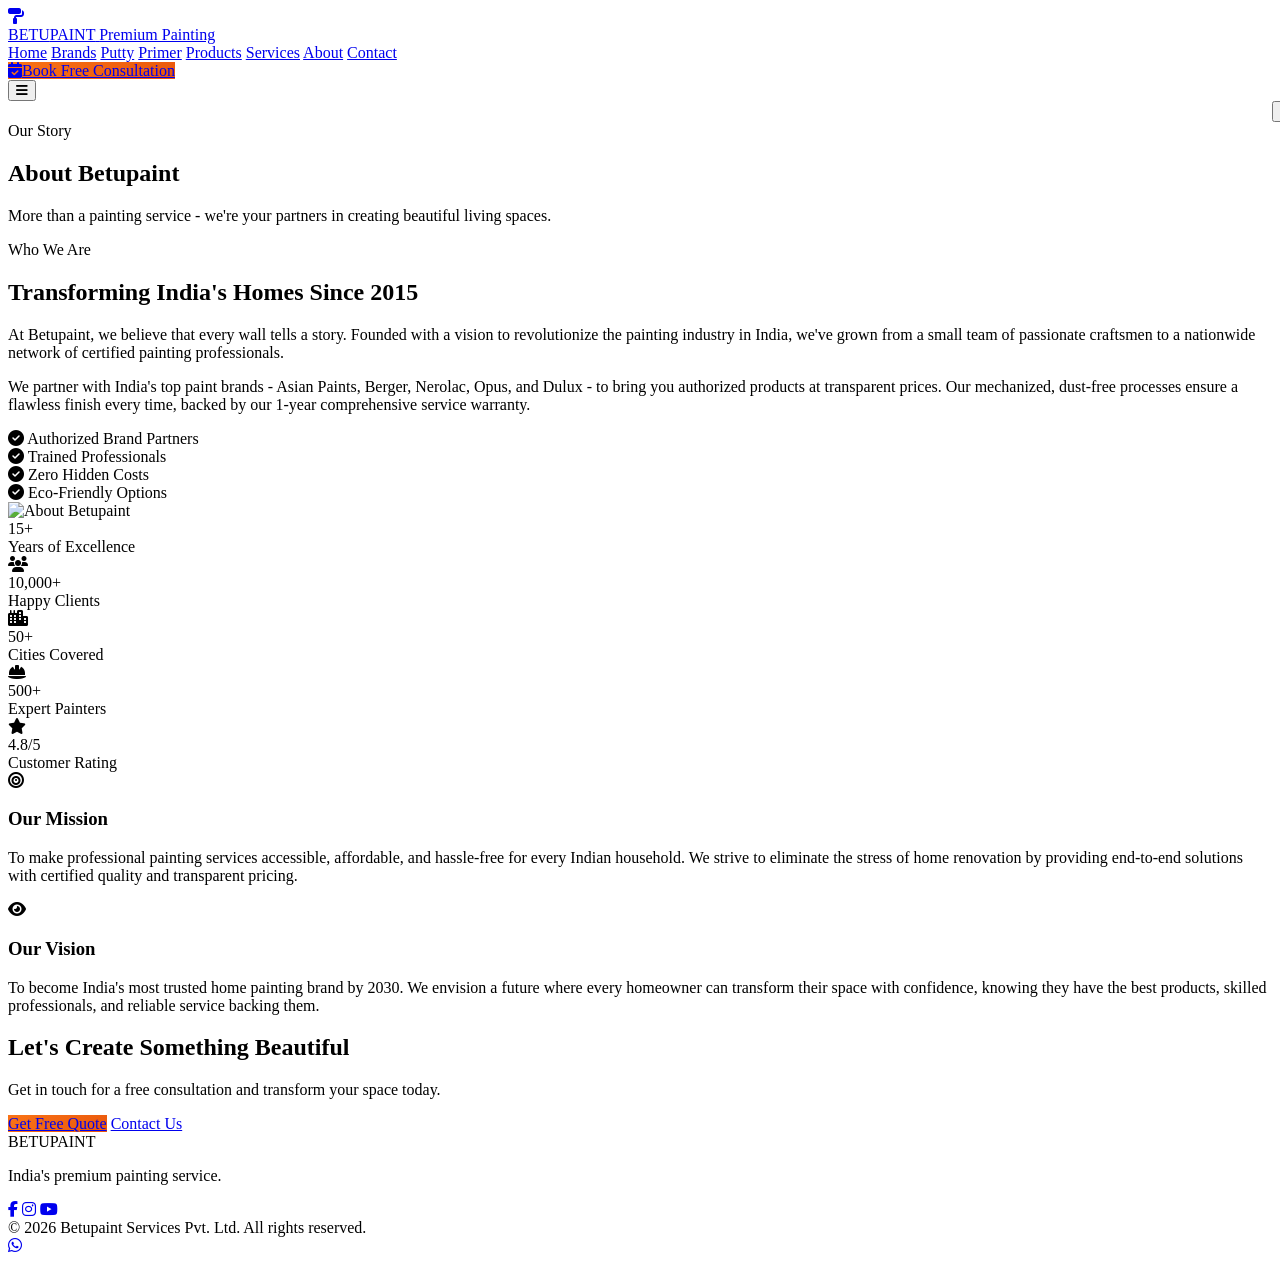
==== about.html @ c3e30ea3 "betupaint" ====
<!DOCTYPE html>
<html lang="en">
<head>
    <meta charset="UTF-8">
    <meta name="viewport" content="width=device-width, initial-scale=1.0">
    <title>Betupaint | About Us</title>
    <script src="https://cdn.tailwindcss.com"></script>
    <link rel="stylesheet" href="https://cdnjs.cloudflare.com/ajax/libs/font-awesome/6.5.0/css/all.min.css">
    <link href="https://fonts.googleapis.com/css2?family=Playfair+Display:wght@400;600;700;800;900&family=Inter:wght@300;400;500;600;700;800;900&display=swap" rel="stylesheet">
    <script>
        tailwind.config = {
            theme: {
                extend: {
                    fontFamily: { display: ['Playfair Display', 'serif'], sans: ['Inter', 'sans-serif'] },
                    colors: { brand: { blue: '#1e40af', orange: '#f97316', gold: '#d4a853', dark: '#0f172a' } }
                }
            }
        }
    </script>
    <style>
        .btn-premium { background: linear-gradient(135deg, #f97316, #ea580c); transition: all 0.3s; }
        .btn-premium:hover { transform: translateY(-3px); box-shadow: 0 12px 35px rgba(249,115,22,0.4); }
        .fade-up { opacity:0; transform:translateY(40px); transition:all 0.8s cubic-bezier(0.16,1,0.3,1); }
        .fade-up.visible { opacity:1; transform:translateY(0); }
        .stat-card { transition: all 0.3s; }
        .stat-card:hover { transform: translateY(-8px); }
        .mobile-menu { transform: translateX(100%); transition: transform 0.3s ease; }
        .mobile-menu.open { transform: translateX(0); }
    </style>
</head>
<body class="bg-white font-sans text-gray-800 pt-[72px]">

    <!-- Navbar -->
    <nav class="bg-brand-dark/95 backdrop-blur-xl shadow-2xl fixed w-full top-0 z-50">
        <div class="max-w-7xl mx-auto px-6 py-4 flex justify-between items-center">
            <a href="index.html" class="flex items-center space-x-3">
                <div class="w-10 h-10 rounded-xl bg-gradient-to-br from-orange-500 to-amber-400 flex items-center justify-center">
                    <i class="fas fa-paint-roller text-white text-lg"></i>
                </div>
                <div class="flex flex-col">
                    <span class="text-2xl font-black tracking-tight text-white">BETU<span class="text-orange-400">PAINT</span></span>
                    <span class="text-[9px] uppercase tracking-[0.25em] font-semibold text-gray-400">Premium Painting</span>
                </div>
            </a>

            <div class="hidden lg:flex items-center space-x-6">
                <a href="index.html" class="text-white/80 hover:text-orange-400 font-medium transition-colors text-sm uppercase tracking-wider">Home</a>
                <a href="index.html#brands" class="text-white/80 hover:text-orange-400 font-medium transition-colors text-sm uppercase tracking-wider">Brands</a>
                <a href="index.html#putty" class="text-white/80 hover:text-orange-400 font-medium transition-colors text-sm uppercase tracking-wider">Putty</a>
                <a href="index.html#primer" class="text-white/80 hover:text-orange-400 font-medium transition-colors text-sm uppercase tracking-wider">Primer</a>
                <a href="products.html" class="text-white/80 hover:text-orange-400 font-medium transition-colors text-sm uppercase tracking-wider">Products</a>
                <a href="index.html#services" class="text-white/80 hover:text-orange-400 font-medium transition-colors text-sm uppercase tracking-wider">Services</a>
                <a href="about.html" class="text-orange-400 font-medium text-sm uppercase tracking-wider">About</a>
                <a href="contact.html" class="text-white/80 hover:text-orange-400 font-medium transition-colors text-sm uppercase tracking-wider">Contact</a>
            </div>

            <div class="hidden lg:flex items-center space-x-4">
                <a href="index.html#quote" class="btn-premium text-white px-7 py-3 rounded-full font-bold text-sm shadow-lg">
                    <i class="fas fa-calendar-check mr-2"></i>Book Free Consultation
                </a>
            </div>

            <button onclick="document.getElementById('mobileMenu').classList.toggle('open')" class="lg:hidden text-white text-2xl">
                <i class="fas fa-bars"></i>
            </button>
        </div>
    </nav>

    <!-- Mobile Menu -->
    <div id="mobileMenu" class="mobile-menu fixed inset-0 z-[60] bg-brand-dark/98 backdrop-blur-xl flex flex-col items-center justify-center space-y-6">
        <button onclick="this.parentElement.classList.remove('open')" class="absolute top-6 right-6 text-white text-3xl"><i class="fas fa-times"></i></button>
        <a href="index.html" class="text-2xl text-white font-semibold hover:text-orange-400 transition">Home</a>
        <a href="index.html#brands" class="text-2xl text-white font-semibold hover:text-orange-400 transition">Brands</a>
        <a href="index.html#putty" class="text-2xl text-white font-semibold hover:text-orange-400 transition">Putty</a>
        <a href="index.html#primer" class="text-2xl text-white font-semibold hover:text-orange-400 transition">Primer</a>
        <a href="products.html" class="text-2xl text-white font-semibold hover:text-orange-400 transition">Products</a>
        <a href="index.html#services" class="text-2xl text-white font-semibold hover:text-orange-400 transition">Services</a>
        <a href="about.html" class="text-2xl text-orange-400 font-semibold">About</a>
        <a href="contact.html" class="text-2xl text-white font-semibold hover:text-orange-400 transition">Contact</a>
        <a href="index.html#quote" class="btn-premium text-white px-8 py-3 rounded-full font-bold mt-4">Book Free Consultation</a>
    </div>

    <!-- Hero -->
    <section class="bg-gradient-to-br from-brand-dark via-blue-900 to-brand-blue py-20 relative overflow-hidden">
        <div class="absolute inset-0 bg-[radial-gradient(circle_at_30%_50%,rgba(249,115,22,0.1),transparent_50%)]"></div>
        <div class="max-w-7xl mx-auto px-6 relative z-10 text-center">
            <span class="inline-block bg-orange-500/20 text-orange-400 text-xs font-bold uppercase tracking-widest px-5 py-2 rounded-full mb-4">Our Story</span>
            <h1 class="font-display text-4xl md:text-6xl font-black text-white mb-4">About Betupaint</h1>
            <p class="text-blue-200 text-lg max-w-2xl mx-auto">More than a painting service - we're your partners in creating beautiful living spaces.</p>
        </div>
    </section>

    <!-- About Content -->
    <section class="py-20">
        <div class="max-w-7xl mx-auto px-6">
            <div class="grid lg:grid-cols-2 gap-16 items-center fade-up">
                <div>
                    <span class="inline-block bg-orange-50 text-orange-600 text-xs font-bold uppercase tracking-widest px-5 py-2 rounded-full mb-6">Who We Are</span>
                    <h2 class="font-display text-3xl md:text-4xl font-black text-gray-900 mb-6">Transforming India's Homes Since 2015</h2>
                    <p class="text-gray-500 text-lg leading-relaxed mb-6">
                        At Betupaint, we believe that every wall tells a story. Founded with a vision to revolutionize the painting industry in India, we've grown from a small team of passionate craftsmen to a nationwide network of certified painting professionals.
                    </p>
                    <p class="text-gray-500 leading-relaxed mb-8">
                        We partner with India's top paint brands - Asian Paints, Berger, Nerolac, Opus, and Dulux - to bring you authorized products at transparent prices. Our mechanized, dust-free processes ensure a flawless finish every time, backed by our 1-year comprehensive service warranty.
                    </p>
                    <div class="flex flex-wrap gap-4">
                        <div class="flex items-center space-x-2 text-sm text-gray-600">
                            <i class="fas fa-check-circle text-orange-500"></i>
                            <span>Authorized Brand Partners</span>
                        </div>
                        <div class="flex items-center space-x-2 text-sm text-gray-600">
                            <i class="fas fa-check-circle text-orange-500"></i>
                            <span>Trained Professionals</span>
                        </div>
                        <div class="flex items-center space-x-2 text-sm text-gray-600">
                            <i class="fas fa-check-circle text-orange-500"></i>
                            <span>Zero Hidden Costs</span>
                        </div>
                        <div class="flex items-center space-x-2 text-sm text-gray-600">
                            <i class="fas fa-check-circle text-orange-500"></i>
                            <span>Eco-Friendly Options</span>
                        </div>
                    </div>
                </div>
                <div class="relative">
                    <img src="https://images.unsplash.com/photo-1589939705384-5185137a7f0f?auto=format&fit=crop&w=800&q=80" alt="About Betupaint" class="rounded-3xl shadow-2xl w-full">
                    <div class="absolute -bottom-6 -left-6 bg-orange-500 text-white rounded-2xl p-6 shadow-xl">
                        <div class="text-3xl font-black">15+</div>
                        <div class="text-sm font-semibold opacity-90">Years of Excellence</div>
                    </div>
                </div>
            </div>
        </div>
    </section>

    <!-- Stats -->
    <section class="py-16 bg-gray-50">
        <div class="max-w-7xl mx-auto px-6">
            <div class="grid grid-cols-2 md:grid-cols-4 gap-8 fade-up">
                <div class="stat-card bg-white rounded-2xl p-8 text-center shadow-lg border border-gray-100">
                    <div class="w-14 h-14 mx-auto mb-4 rounded-2xl bg-gradient-to-br from-orange-100 to-orange-50 flex items-center justify-center">
                        <i class="fas fa-users text-2xl text-orange-500"></i>
                    </div>
                    <div class="text-3xl font-black text-gray-900 mb-1">10,000+</div>
                    <div class="text-sm text-gray-500">Happy Clients</div>
                </div>
                <div class="stat-card bg-white rounded-2xl p-8 text-center shadow-lg border border-gray-100">
                    <div class="w-14 h-14 mx-auto mb-4 rounded-2xl bg-gradient-to-br from-blue-100 to-blue-50 flex items-center justify-center">
                        <i class="fas fa-city text-2xl text-blue-500"></i>
                    </div>
                    <div class="text-3xl font-black text-gray-900 mb-1">50+</div>
                    <div class="text-sm text-gray-500">Cities Covered</div>
                </div>
                <div class="stat-card bg-white rounded-2xl p-8 text-center shadow-lg border border-gray-100">
                    <div class="w-14 h-14 mx-auto mb-4 rounded-2xl bg-gradient-to-br from-emerald-100 to-emerald-50 flex items-center justify-center">
                        <i class="fas fa-hard-hat text-2xl text-emerald-500"></i>
                    </div>
                    <div class="text-3xl font-black text-gray-900 mb-1">500+</div>
                    <div class="text-sm text-gray-500">Expert Painters</div>
                </div>
                <div class="stat-card bg-white rounded-2xl p-8 text-center shadow-lg border border-gray-100">
                    <div class="w-14 h-14 mx-auto mb-4 rounded-2xl bg-gradient-to-br from-purple-100 to-purple-50 flex items-center justify-center">
                        <i class="fas fa-star text-2xl text-purple-500"></i>
                    </div>
                    <div class="text-3xl font-black text-gray-900 mb-1">4.8/5</div>
                    <div class="text-sm text-gray-500">Customer Rating</div>
                </div>
            </div>
        </div>
    </section>

    <!-- Mission & Vision -->
    <section class="py-20">
        <div class="max-w-7xl mx-auto px-6">
            <div class="grid md:grid-cols-2 gap-8 fade-up">
                <div class="bg-gradient-to-br from-brand-dark to-blue-900 rounded-3xl p-10 text-white">
                    <div class="w-16 h-16 rounded-2xl bg-orange-500/20 flex items-center justify-center mb-6">
                        <i class="fas fa-bullseye text-2xl text-orange-400"></i>
                    </div>
                    <h3 class="font-display text-2xl font-bold mb-4">Our Mission</h3>
                    <p class="text-gray-300 leading-relaxed">To make professional painting services accessible, affordable, and hassle-free for every Indian household. We strive to eliminate the stress of home renovation by providing end-to-end solutions with certified quality and transparent pricing.</p>
                </div>
                <div class="bg-gradient-to-br from-orange-500 to-amber-500 rounded-3xl p-10 text-white">
                    <div class="w-16 h-16 rounded-2xl bg-white/20 flex items-center justify-center mb-6">
                        <i class="fas fa-eye text-2xl text-white"></i>
                    </div>
                    <h3 class="font-display text-2xl font-bold mb-4">Our Vision</h3>
                    <p class="text-white/90 leading-relaxed">To become India's most trusted home painting brand by 2030. We envision a future where every homeowner can transform their space with confidence, knowing they have the best products, skilled professionals, and reliable service backing them.</p>
                </div>
            </div>
        </div>
    </section>

    <!-- CTA -->
    <section class="py-20 bg-gradient-to-br from-brand-blue to-brand-dark">
        <div class="max-w-4xl mx-auto px-6 text-center">
            <h2 class="font-display text-3xl md:text-5xl font-black text-white mb-6">Let's Create Something Beautiful</h2>
            <p class="text-blue-200 text-lg mb-8">Get in touch for a free consultation and transform your space today.</p>
            <div class="flex flex-wrap justify-center gap-4">
                <a href="index.html#quote" class="btn-premium text-white px-10 py-4 rounded-full font-bold text-lg shadow-xl">Get Free Quote</a>
                <a href="contact.html" class="bg-white/10 hover:bg-white/20 text-white px-10 py-4 rounded-full font-bold text-lg border border-white/20 transition">Contact Us</a>
            </div>
        </div>
    </section>

    <!-- Footer -->
    <footer class="bg-brand-dark py-12">
        <div class="max-w-7xl mx-auto px-6 text-center">
            <span class="text-2xl font-black tracking-tight text-white">BETU<span class="text-orange-400">PAINT</span></span>
            <p class="text-gray-500 text-sm mt-3">India's premium painting service.</p>
            <div class="mt-6 flex justify-center space-x-4">
                <a href="#" class="w-10 h-10 rounded-xl bg-white/5 hover:bg-orange-500 flex items-center justify-center text-gray-400 hover:text-white transition"><i class="fab fa-facebook-f"></i></a>
                <a href="#" class="w-10 h-10 rounded-xl bg-white/5 hover:bg-orange-500 flex items-center justify-center text-gray-400 hover:text-white transition"><i class="fab fa-instagram"></i></a>
                <a href="#" class="w-10 h-10 rounded-xl bg-white/5 hover:bg-orange-500 flex items-center justify-center text-gray-400 hover:text-white transition"><i class="fab fa-youtube"></i></a>
            </div>
            <div class="mt-8 border-t border-white/10 pt-6 text-sm text-gray-600">&copy; 2026 Betupaint Services Pvt. Ltd. All rights reserved.</div>
        </div>
    </footer>

    <a href="https://wa.me/911234567890" target="_blank" class="fixed bottom-6 right-6 z-50 w-14 h-14 bg-green-500 hover:bg-green-600 rounded-full flex items-center justify-center shadow-2xl shadow-green-500/40 transition-all hover:scale-110">
        <i class="fab fa-whatsapp text-white text-2xl"></i>
    </a>

    <script>
        const observer = new IntersectionObserver((entries) => {
            entries.forEach(entry => { if (entry.isIntersecting) entry.target.classList.add('visible'); });
        }, { threshold: 0.1 });
        document.querySelectorAll('.fade-up').forEach(el => observer.observe(el));
    </script>
</body>
</html>
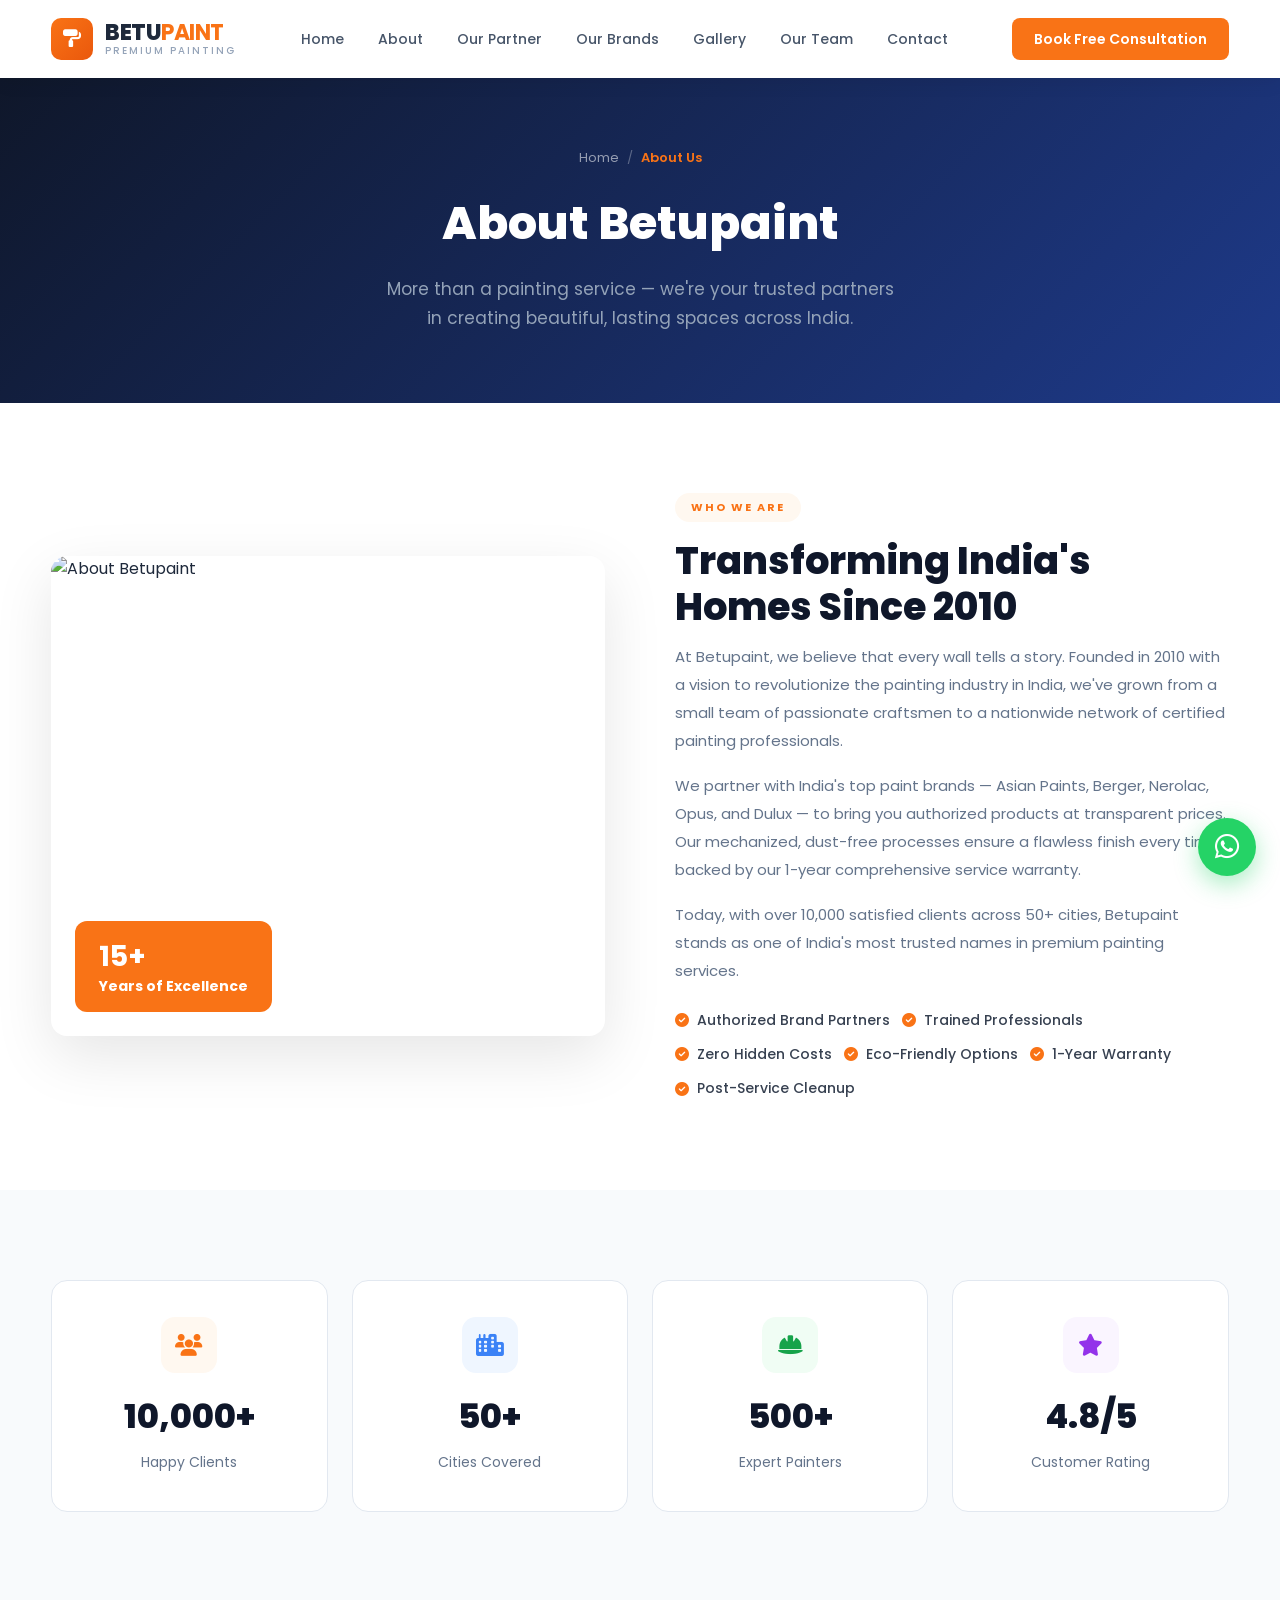
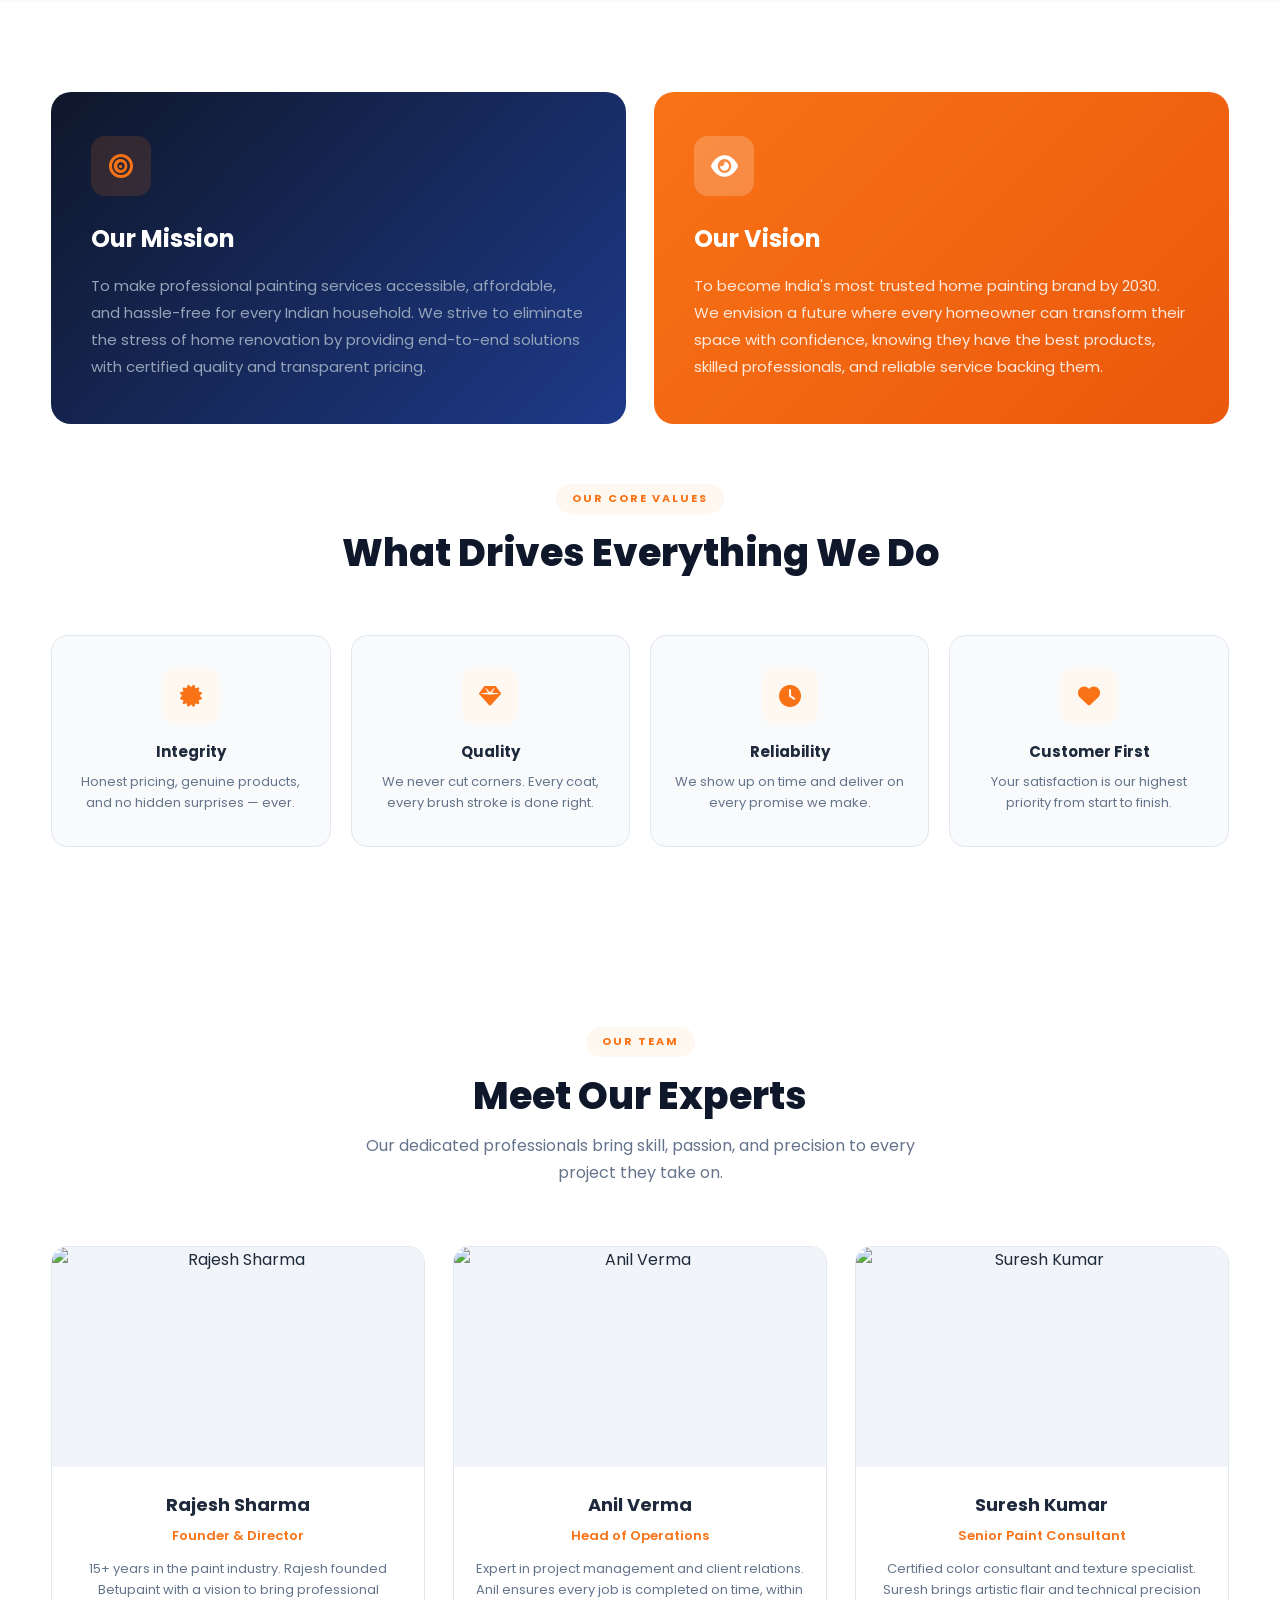
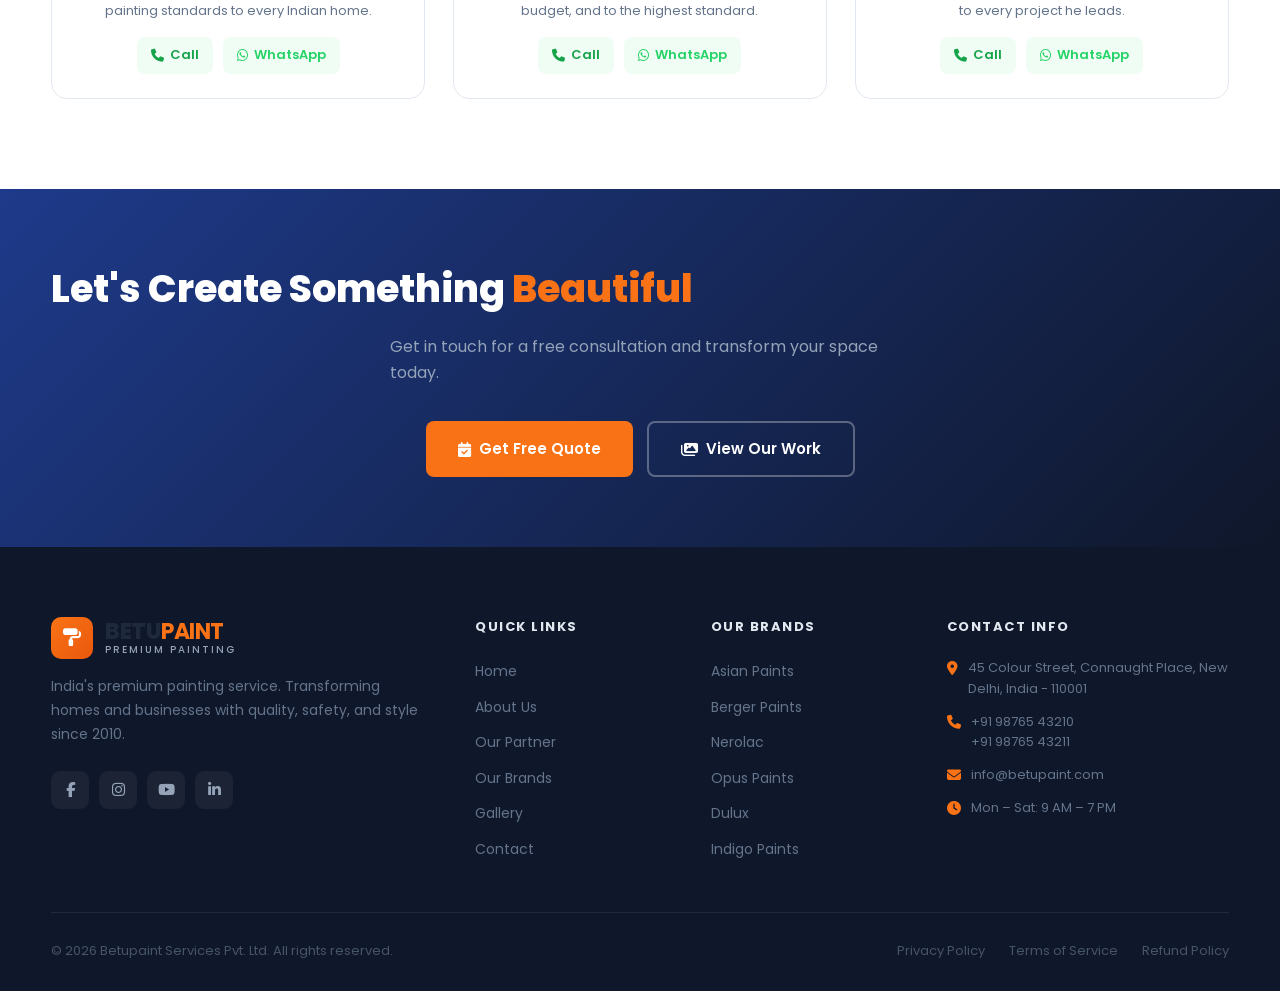
==== commit 4608b91d: "update page" ====
--- a/about.html
+++ b/about.html
@@ -4,228 +4,306 @@
     <meta charset="UTF-8">
     <meta name="viewport" content="width=device-width, initial-scale=1.0">
     <title>Betupaint | About Us</title>
-    <script src="https://cdn.tailwindcss.com"></script>
     <link rel="stylesheet" href="https://cdnjs.cloudflare.com/ajax/libs/font-awesome/6.5.0/css/all.min.css">
-    <link href="https://fonts.googleapis.com/css2?family=Playfair+Display:wght@400;600;700;800;900&family=Inter:wght@300;400;500;600;700;800;900&display=swap" rel="stylesheet">
-    <script>
-        tailwind.config = {
-            theme: {
-                extend: {
-                    fontFamily: { display: ['Playfair Display', 'serif'], sans: ['Inter', 'sans-serif'] },
-                    colors: { brand: { blue: '#1e40af', orange: '#f97316', gold: '#d4a853', dark: '#0f172a' } }
-                }
-            }
-        }
-    </script>
-    <style>
-        .btn-premium { background: linear-gradient(135deg, #f97316, #ea580c); transition: all 0.3s; }
-        .btn-premium:hover { transform: translateY(-3px); box-shadow: 0 12px 35px rgba(249,115,22,0.4); }
-        .fade-up { opacity:0; transform:translateY(40px); transition:all 0.8s cubic-bezier(0.16,1,0.3,1); }
-        .fade-up.visible { opacity:1; transform:translateY(0); }
-        .stat-card { transition: all 0.3s; }
-        .stat-card:hover { transform: translateY(-8px); }
-        .mobile-menu { transform: translateX(100%); transition: transform 0.3s ease; }
-        .mobile-menu.open { transform: translateX(0); }
-    </style>
+    <link href="https://fonts.googleapis.com/css2?family=Poppins:wght@300;400;500;600;700;800;900&display=swap" rel="stylesheet">
+    <link rel="stylesheet" href="css/style.css">
 </head>
-<body class="bg-white font-sans text-gray-800 pt-[72px]">
-
-    <!-- Navbar -->
-    <nav class="bg-brand-dark/95 backdrop-blur-xl shadow-2xl fixed w-full top-0 z-50">
-        <div class="max-w-7xl mx-auto px-6 py-4 flex justify-between items-center">
-            <a href="index.html" class="flex items-center space-x-3">
-                <div class="w-10 h-10 rounded-xl bg-gradient-to-br from-orange-500 to-amber-400 flex items-center justify-center">
-                    <i class="fas fa-paint-roller text-white text-lg"></i>
-                </div>
-                <div class="flex flex-col">
-                    <span class="text-2xl font-black tracking-tight text-white">BETU<span class="text-orange-400">PAINT</span></span>
-                    <span class="text-[9px] uppercase tracking-[0.25em] font-semibold text-gray-400">Premium Painting</span>
+<body>
+
+<!-- ===== HEADER ===== -->
+<header>
+    <div class="container">
+        <nav>
+            <a href="index.html" class="logo">
+                <div class="logo-icon"><i class="fas fa-paint-roller"></i></div>
+                <div class="logo-text">
+                    <span>BETU<b>PAINT</b></span>
+                    <small>Premium Painting</small>
                 </div>
             </a>
-
-            <div class="hidden lg:flex items-center space-x-6">
-                <a href="index.html" class="text-white/80 hover:text-orange-400 font-medium transition-colors text-sm uppercase tracking-wider">Home</a>
-                <a href="index.html#brands" class="text-white/80 hover:text-orange-400 font-medium transition-colors text-sm uppercase tracking-wider">Brands</a>
-                <a href="index.html#putty" class="text-white/80 hover:text-orange-400 font-medium transition-colors text-sm uppercase tracking-wider">Putty</a>
-                <a href="index.html#primer" class="text-white/80 hover:text-orange-400 font-medium transition-colors text-sm uppercase tracking-wider">Primer</a>
-                <a href="products.html" class="text-white/80 hover:text-orange-400 font-medium transition-colors text-sm uppercase tracking-wider">Products</a>
-                <a href="index.html#services" class="text-white/80 hover:text-orange-400 font-medium transition-colors text-sm uppercase tracking-wider">Services</a>
-                <a href="about.html" class="text-orange-400 font-medium text-sm uppercase tracking-wider">About</a>
-                <a href="contact.html" class="text-white/80 hover:text-orange-400 font-medium transition-colors text-sm uppercase tracking-wider">Contact</a>
-            </div>
-
-            <div class="hidden lg:flex items-center space-x-4">
-                <a href="index.html#quote" class="btn-premium text-white px-7 py-3 rounded-full font-bold text-sm shadow-lg">
-                    <i class="fas fa-calendar-check mr-2"></i>Book Free Consultation
-                </a>
-            </div>
-
-            <button onclick="document.getElementById('mobileMenu').classList.toggle('open')" class="lg:hidden text-white text-2xl">
+            <ul class="nav-links">
+                <li><a href="index.html">Home</a></li>
+                <li><a href="index.html#about">About</a></li>
+                <li><a href="index.html#partner">Our Partner</a></li>
+                <li><a href="index.html#brands">Our Brands</a></li>
+                <li><a href="index.html#gallery">Gallery</a></li>
+                <li><a href="index.html#team">Our Team</a></li>
+                <li><a href="contact.html">Contact</a></li>
+            </ul>
+            <a href="contact.html" class="nav-cta">Book Free Consultation</a>
+            <button class="hamburger" onclick="document.getElementById('mobileNav').classList.toggle('open')">
                 <i class="fas fa-bars"></i>
             </button>
-        </div>
-    </nav>
-
-    <!-- Mobile Menu -->
-    <div id="mobileMenu" class="mobile-menu fixed inset-0 z-[60] bg-brand-dark/98 backdrop-blur-xl flex flex-col items-center justify-center space-y-6">
-        <button onclick="this.parentElement.classList.remove('open')" class="absolute top-6 right-6 text-white text-3xl"><i class="fas fa-times"></i></button>
-        <a href="index.html" class="text-2xl text-white font-semibold hover:text-orange-400 transition">Home</a>
-        <a href="index.html#brands" class="text-2xl text-white font-semibold hover:text-orange-400 transition">Brands</a>
-        <a href="index.html#putty" class="text-2xl text-white font-semibold hover:text-orange-400 transition">Putty</a>
-        <a href="index.html#primer" class="text-2xl text-white font-semibold hover:text-orange-400 transition">Primer</a>
-        <a href="products.html" class="text-2xl text-white font-semibold hover:text-orange-400 transition">Products</a>
-        <a href="index.html#services" class="text-2xl text-white font-semibold hover:text-orange-400 transition">Services</a>
-        <a href="about.html" class="text-2xl text-orange-400 font-semibold">About</a>
-        <a href="contact.html" class="text-2xl text-white font-semibold hover:text-orange-400 transition">Contact</a>
-        <a href="index.html#quote" class="btn-premium text-white px-8 py-3 rounded-full font-bold mt-4">Book Free Consultation</a>
-    </div>
-
-    <!-- Hero -->
-    <section class="bg-gradient-to-br from-brand-dark via-blue-900 to-brand-blue py-20 relative overflow-hidden">
-        <div class="absolute inset-0 bg-[radial-gradient(circle_at_30%_50%,rgba(249,115,22,0.1),transparent_50%)]"></div>
-        <div class="max-w-7xl mx-auto px-6 relative z-10 text-center">
-            <span class="inline-block bg-orange-500/20 text-orange-400 text-xs font-bold uppercase tracking-widest px-5 py-2 rounded-full mb-4">Our Story</span>
-            <h1 class="font-display text-4xl md:text-6xl font-black text-white mb-4">About Betupaint</h1>
-            <p class="text-blue-200 text-lg max-w-2xl mx-auto">More than a painting service - we're your partners in creating beautiful living spaces.</p>
-        </div>
-    </section>
-
-    <!-- About Content -->
-    <section class="py-20">
-        <div class="max-w-7xl mx-auto px-6">
-            <div class="grid lg:grid-cols-2 gap-16 items-center fade-up">
-                <div>
-                    <span class="inline-block bg-orange-50 text-orange-600 text-xs font-bold uppercase tracking-widest px-5 py-2 rounded-full mb-6">Who We Are</span>
-                    <h2 class="font-display text-3xl md:text-4xl font-black text-gray-900 mb-6">Transforming India's Homes Since 2015</h2>
-                    <p class="text-gray-500 text-lg leading-relaxed mb-6">
-                        At Betupaint, we believe that every wall tells a story. Founded with a vision to revolutionize the painting industry in India, we've grown from a small team of passionate craftsmen to a nationwide network of certified painting professionals.
-                    </p>
-                    <p class="text-gray-500 leading-relaxed mb-8">
-                        We partner with India's top paint brands - Asian Paints, Berger, Nerolac, Opus, and Dulux - to bring you authorized products at transparent prices. Our mechanized, dust-free processes ensure a flawless finish every time, backed by our 1-year comprehensive service warranty.
-                    </p>
-                    <div class="flex flex-wrap gap-4">
-                        <div class="flex items-center space-x-2 text-sm text-gray-600">
-                            <i class="fas fa-check-circle text-orange-500"></i>
-                            <span>Authorized Brand Partners</span>
-                        </div>
-                        <div class="flex items-center space-x-2 text-sm text-gray-600">
-                            <i class="fas fa-check-circle text-orange-500"></i>
-                            <span>Trained Professionals</span>
-                        </div>
-                        <div class="flex items-center space-x-2 text-sm text-gray-600">
-                            <i class="fas fa-check-circle text-orange-500"></i>
-                            <span>Zero Hidden Costs</span>
-                        </div>
-                        <div class="flex items-center space-x-2 text-sm text-gray-600">
-                            <i class="fas fa-check-circle text-orange-500"></i>
-                            <span>Eco-Friendly Options</span>
-                        </div>
+        </nav>
+    </div>
+    <div id="mobileNav" class="mobile-nav">
+        <ul>
+            <li><a href="index.html" onclick="closeMobileNav()">Home</a></li>
+            <li><a href="index.html#about" onclick="closeMobileNav()">About</a></li>
+            <li><a href="index.html#partner" onclick="closeMobileNav()">Our Partner</a></li>
+            <li><a href="index.html#brands" onclick="closeMobileNav()">Our Brands</a></li>
+            <li><a href="index.html#gallery" onclick="closeMobileNav()">Gallery</a></li>
+            <li><a href="index.html#team" onclick="closeMobileNav()">Our Team</a></li>
+            <li><a href="contact.html" onclick="closeMobileNav()">Contact</a></li>
+        </ul>
+    </div>
+</header>
+
+<!-- ===== PAGE HERO ===== -->
+<div class="page-hero">
+    <div class="container">
+        <div class="breadcrumb">
+            <a href="index.html">Home</a>
+            <span>/</span>
+            <span class="current">About Us</span>
+        </div>
+        <h1>About Betupaint</h1>
+        <p>More than a painting service — we're your trusted partners in creating beautiful, lasting spaces across India.</p>
+    </div>
+</div>
+
+<!-- ===== OUR STORY ===== -->
+<section class="about-story">
+    <div class="container">
+        <div class="story-inner">
+            <div class="story-img">
+                <img src="https://images.unsplash.com/photo-1589939705384-5185137a7f0f?auto=format&fit=crop&w=800&q=80" alt="About Betupaint">
+                <div class="story-badge">
+                    <strong>15+</strong>
+                    Years of Excellence
+                </div>
+            </div>
+            <div class="story-content">
+                <span class="section-label">Who We Are</span>
+                <h2 class="section-title">Transforming India's Homes Since 2010</h2>
+                <p>At Betupaint, we believe that every wall tells a story. Founded in 2010 with a vision to revolutionize the painting industry in India, we've grown from a small team of passionate craftsmen to a nationwide network of certified painting professionals.</p>
+                <p>We partner with India's top paint brands — Asian Paints, Berger, Nerolac, Opus, and Dulux — to bring you authorized products at transparent prices. Our mechanized, dust-free processes ensure a flawless finish every time, backed by our 1-year comprehensive service warranty.</p>
+                <p>Today, with over 10,000 satisfied clients across 50+ cities, Betupaint stands as one of India's most trusted names in premium painting services.</p>
+                <div class="story-checks">
+                    <div class="story-check"><i class="fas fa-check-circle"></i> Authorized Brand Partners</div>
+                    <div class="story-check"><i class="fas fa-check-circle"></i> Trained Professionals</div>
+                    <div class="story-check"><i class="fas fa-check-circle"></i> Zero Hidden Costs</div>
+                    <div class="story-check"><i class="fas fa-check-circle"></i> Eco-Friendly Options</div>
+                    <div class="story-check"><i class="fas fa-check-circle"></i> 1-Year Warranty</div>
+                    <div class="story-check"><i class="fas fa-check-circle"></i> Post-Service Cleanup</div>
+                </div>
+            </div>
+        </div>
+    </div>
+</section>
+
+<!-- ===== STATS ===== -->
+<section class="stats">
+    <div class="container">
+        <div class="stats-grid">
+            <div class="stat-card">
+                <div class="stat-icon" style="background:#fff8f0;color:#f97316"><i class="fas fa-users"></i></div>
+                <strong>10,000+</strong>
+                <span>Happy Clients</span>
+            </div>
+            <div class="stat-card">
+                <div class="stat-icon" style="background:#eff6ff;color:#3b82f6"><i class="fas fa-city"></i></div>
+                <strong>50+</strong>
+                <span>Cities Covered</span>
+            </div>
+            <div class="stat-card">
+                <div class="stat-icon" style="background:#f0fdf4;color:#16a34a"><i class="fas fa-hard-hat"></i></div>
+                <strong>500+</strong>
+                <span>Expert Painters</span>
+            </div>
+            <div class="stat-card">
+                <div class="stat-icon" style="background:#faf5ff;color:#9333ea"><i class="fas fa-star"></i></div>
+                <strong>4.8/5</strong>
+                <span>Customer Rating</span>
+            </div>
+        </div>
+    </div>
+</section>
+
+<!-- ===== MISSION & VISION + VALUES ===== -->
+<section class="mission-vision">
+    <div class="container">
+        <div class="mv-grid">
+            <div class="mv-card mv-card-dark">
+                <div class="mv-icon"><i class="fas fa-bullseye"></i></div>
+                <h3>Our Mission</h3>
+                <p>To make professional painting services accessible, affordable, and hassle-free for every Indian household. We strive to eliminate the stress of home renovation by providing end-to-end solutions with certified quality and transparent pricing.</p>
+            </div>
+            <div class="mv-card mv-card-orange">
+                <div class="mv-icon"><i class="fas fa-eye"></i></div>
+                <h3>Our Vision</h3>
+                <p>To become India's most trusted home painting brand by 2030. We envision a future where every homeowner can transform their space with confidence, knowing they have the best products, skilled professionals, and reliable service backing them.</p>
+            </div>
+        </div>
+
+        <div class="section-header">
+            <span class="section-label">Our Core Values</span>
+            <h2 class="section-title">What Drives Everything We Do</h2>
+        </div>
+        <div class="values-grid">
+            <div class="value-card">
+                <div class="value-icon"><i class="fas fa-certificate"></i></div>
+                <h4>Integrity</h4>
+                <p>Honest pricing, genuine products, and no hidden surprises — ever.</p>
+            </div>
+            <div class="value-card">
+                <div class="value-icon"><i class="fas fa-gem"></i></div>
+                <h4>Quality</h4>
+                <p>We never cut corners. Every coat, every brush stroke is done right.</p>
+            </div>
+            <div class="value-card">
+                <div class="value-icon"><i class="fas fa-clock"></i></div>
+                <h4>Reliability</h4>
+                <p>We show up on time and deliver on every promise we make.</p>
+            </div>
+            <div class="value-card">
+                <div class="value-icon"><i class="fas fa-heart"></i></div>
+                <h4>Customer First</h4>
+                <p>Your satisfaction is our highest priority from start to finish.</p>
+            </div>
+        </div>
+    </div>
+</section>
+
+<!-- ===== OUR TEAM ===== -->
+<section class="team">
+    <div class="container">
+        <div class="section-header">
+            <span class="section-label">Our Team</span>
+            <h2 class="section-title">Meet Our Experts</h2>
+            <p class="section-subtitle">Our dedicated professionals bring skill, passion, and precision to every project they take on.</p>
+        </div>
+        <div class="team-grid">
+            <div class="team-card">
+                <div class="team-card-img">
+                    <img src="https://images.unsplash.com/photo-1507003211169-0a1dd7228f2d?auto=format&fit=crop&w=400&q=80" alt="Rajesh Sharma">
+                </div>
+                <div class="team-card-body">
+                    <h3>Rajesh Sharma</h3>
+                    <p class="role">Founder & Director</p>
+                    <p>15+ years in the paint industry. Rajesh founded Betupaint with a vision to bring professional painting standards to every Indian home.</p>
+                    <div class="contact-links">
+                        <a href="tel:+919876543210" class="phone"><i class="fas fa-phone"></i> Call</a>
+                        <a href="https://wa.me/919876543210" target="_blank" class="whatsapp"><i class="fab fa-whatsapp"></i> WhatsApp</a>
                     </div>
                 </div>
-                <div class="relative">
-                    <img src="https://images.unsplash.com/photo-1589939705384-5185137a7f0f?auto=format&fit=crop&w=800&q=80" alt="About Betupaint" class="rounded-3xl shadow-2xl w-full">
-                    <div class="absolute -bottom-6 -left-6 bg-orange-500 text-white rounded-2xl p-6 shadow-xl">
-                        <div class="text-3xl font-black">15+</div>
-                        <div class="text-sm font-semibold opacity-90">Years of Excellence</div>
+            </div>
+            <div class="team-card">
+                <div class="team-card-img">
+                    <img src="https://images.unsplash.com/photo-1500648767791-00dcc994a43e?auto=format&fit=crop&w=400&q=80" alt="Anil Verma">
+                </div>
+                <div class="team-card-body">
+                    <h3>Anil Verma</h3>
+                    <p class="role">Head of Operations</p>
+                    <p>Expert in project management and client relations. Anil ensures every job is completed on time, within budget, and to the highest standard.</p>
+                    <div class="contact-links">
+                        <a href="tel:+919876543211" class="phone"><i class="fas fa-phone"></i> Call</a>
+                        <a href="https://wa.me/919876543211" target="_blank" class="whatsapp"><i class="fab fa-whatsapp"></i> WhatsApp</a>
                     </div>
                 </div>
             </div>
-        </div>
-    </section>
-
-    <!-- Stats -->
-    <section class="py-16 bg-gray-50">
-        <div class="max-w-7xl mx-auto px-6">
-            <div class="grid grid-cols-2 md:grid-cols-4 gap-8 fade-up">
-                <div class="stat-card bg-white rounded-2xl p-8 text-center shadow-lg border border-gray-100">
-                    <div class="w-14 h-14 mx-auto mb-4 rounded-2xl bg-gradient-to-br from-orange-100 to-orange-50 flex items-center justify-center">
-                        <i class="fas fa-users text-2xl text-orange-500"></i>
+            <div class="team-card">
+                <div class="team-card-img">
+                    <img src="https://images.unsplash.com/photo-1472099645785-5658abf4ff4e?auto=format&fit=crop&w=400&q=80" alt="Suresh Kumar">
+                </div>
+                <div class="team-card-body">
+                    <h3>Suresh Kumar</h3>
+                    <p class="role">Senior Paint Consultant</p>
+                    <p>Certified color consultant and texture specialist. Suresh brings artistic flair and technical precision to every project he leads.</p>
+                    <div class="contact-links">
+                        <a href="tel:+919876543212" class="phone"><i class="fas fa-phone"></i> Call</a>
+                        <a href="https://wa.me/919876543212" target="_blank" class="whatsapp"><i class="fab fa-whatsapp"></i> WhatsApp</a>
                     </div>
-                    <div class="text-3xl font-black text-gray-900 mb-1">10,000+</div>
-                    <div class="text-sm text-gray-500">Happy Clients</div>
-                </div>
-                <div class="stat-card bg-white rounded-2xl p-8 text-center shadow-lg border border-gray-100">
-                    <div class="w-14 h-14 mx-auto mb-4 rounded-2xl bg-gradient-to-br from-blue-100 to-blue-50 flex items-center justify-center">
-                        <i class="fas fa-city text-2xl text-blue-500"></i>
+                </div>
+            </div>
+        </div>
+    </div>
+</section>
+
+<!-- ===== CTA ===== -->
+<div class="cta-banner">
+    <div class="container">
+        <h2>Let's Create Something <em>Beautiful</em></h2>
+        <p>Get in touch for a free consultation and transform your space today.</p>
+        <div class="cta-btns">
+            <a href="contact.html" class="btn-primary"><i class="fas fa-calendar-check"></i> Get Free Quote</a>
+            <a href="index.html#gallery" class="btn-outline"><i class="fas fa-images"></i> View Our Work</a>
+        </div>
+    </div>
+</div>
+
+<!-- ===== FOOTER ===== -->
+<footer>
+    <div class="container">
+        <div class="footer-grid">
+            <div class="footer-brand">
+                <a href="index.html" class="logo">
+                    <div class="logo-icon"><i class="fas fa-paint-roller"></i></div>
+                    <div class="logo-text">
+                        <span>BETU<b>PAINT</b></span>
+                        <small>Premium Painting</small>
                     </div>
-                    <div class="text-3xl font-black text-gray-900 mb-1">50+</div>
-                    <div class="text-sm text-gray-500">Cities Covered</div>
-                </div>
-                <div class="stat-card bg-white rounded-2xl p-8 text-center shadow-lg border border-gray-100">
-                    <div class="w-14 h-14 mx-auto mb-4 rounded-2xl bg-gradient-to-br from-emerald-100 to-emerald-50 flex items-center justify-center">
-                        <i class="fas fa-hard-hat text-2xl text-emerald-500"></i>
-                    </div>
-                    <div class="text-3xl font-black text-gray-900 mb-1">500+</div>
-                    <div class="text-sm text-gray-500">Expert Painters</div>
-                </div>
-                <div class="stat-card bg-white rounded-2xl p-8 text-center shadow-lg border border-gray-100">
-                    <div class="w-14 h-14 mx-auto mb-4 rounded-2xl bg-gradient-to-br from-purple-100 to-purple-50 flex items-center justify-center">
-                        <i class="fas fa-star text-2xl text-purple-500"></i>
-                    </div>
-                    <div class="text-3xl font-black text-gray-900 mb-1">4.8/5</div>
-                    <div class="text-sm text-gray-500">Customer Rating</div>
-                </div>
-            </div>
-        </div>
-    </section>
-
-    <!-- Mission & Vision -->
-    <section class="py-20">
-        <div class="max-w-7xl mx-auto px-6">
-            <div class="grid md:grid-cols-2 gap-8 fade-up">
-                <div class="bg-gradient-to-br from-brand-dark to-blue-900 rounded-3xl p-10 text-white">
-                    <div class="w-16 h-16 rounded-2xl bg-orange-500/20 flex items-center justify-center mb-6">
-                        <i class="fas fa-bullseye text-2xl text-orange-400"></i>
-                    </div>
-                    <h3 class="font-display text-2xl font-bold mb-4">Our Mission</h3>
-                    <p class="text-gray-300 leading-relaxed">To make professional painting services accessible, affordable, and hassle-free for every Indian household. We strive to eliminate the stress of home renovation by providing end-to-end solutions with certified quality and transparent pricing.</p>
-                </div>
-                <div class="bg-gradient-to-br from-orange-500 to-amber-500 rounded-3xl p-10 text-white">
-                    <div class="w-16 h-16 rounded-2xl bg-white/20 flex items-center justify-center mb-6">
-                        <i class="fas fa-eye text-2xl text-white"></i>
-                    </div>
-                    <h3 class="font-display text-2xl font-bold mb-4">Our Vision</h3>
-                    <p class="text-white/90 leading-relaxed">To become India's most trusted home painting brand by 2030. We envision a future where every homeowner can transform their space with confidence, knowing they have the best products, skilled professionals, and reliable service backing them.</p>
-                </div>
-            </div>
-        </div>
-    </section>
-
-    <!-- CTA -->
-    <section class="py-20 bg-gradient-to-br from-brand-blue to-brand-dark">
-        <div class="max-w-4xl mx-auto px-6 text-center">
-            <h2 class="font-display text-3xl md:text-5xl font-black text-white mb-6">Let's Create Something Beautiful</h2>
-            <p class="text-blue-200 text-lg mb-8">Get in touch for a free consultation and transform your space today.</p>
-            <div class="flex flex-wrap justify-center gap-4">
-                <a href="index.html#quote" class="btn-premium text-white px-10 py-4 rounded-full font-bold text-lg shadow-xl">Get Free Quote</a>
-                <a href="contact.html" class="bg-white/10 hover:bg-white/20 text-white px-10 py-4 rounded-full font-bold text-lg border border-white/20 transition">Contact Us</a>
-            </div>
-        </div>
-    </section>
-
-    <!-- Footer -->
-    <footer class="bg-brand-dark py-12">
-        <div class="max-w-7xl mx-auto px-6 text-center">
-            <span class="text-2xl font-black tracking-tight text-white">BETU<span class="text-orange-400">PAINT</span></span>
-            <p class="text-gray-500 text-sm mt-3">India's premium painting service.</p>
-            <div class="mt-6 flex justify-center space-x-4">
-                <a href="#" class="w-10 h-10 rounded-xl bg-white/5 hover:bg-orange-500 flex items-center justify-center text-gray-400 hover:text-white transition"><i class="fab fa-facebook-f"></i></a>
-                <a href="#" class="w-10 h-10 rounded-xl bg-white/5 hover:bg-orange-500 flex items-center justify-center text-gray-400 hover:text-white transition"><i class="fab fa-instagram"></i></a>
-                <a href="#" class="w-10 h-10 rounded-xl bg-white/5 hover:bg-orange-500 flex items-center justify-center text-gray-400 hover:text-white transition"><i class="fab fa-youtube"></i></a>
-            </div>
-            <div class="mt-8 border-t border-white/10 pt-6 text-sm text-gray-600">&copy; 2026 Betupaint Services Pvt. Ltd. All rights reserved.</div>
-        </div>
-    </footer>
-
-    <a href="https://wa.me/911234567890" target="_blank" class="fixed bottom-6 right-6 z-50 w-14 h-14 bg-green-500 hover:bg-green-600 rounded-full flex items-center justify-center shadow-2xl shadow-green-500/40 transition-all hover:scale-110">
-        <i class="fab fa-whatsapp text-white text-2xl"></i>
-    </a>
-
-    <script>
-        const observer = new IntersectionObserver((entries) => {
-            entries.forEach(entry => { if (entry.isIntersecting) entry.target.classList.add('visible'); });
-        }, { threshold: 0.1 });
-        document.querySelectorAll('.fade-up').forEach(el => observer.observe(el));
-    </script>
+                </a>
+                <p>India's premium painting service. Transforming homes and businesses with quality, safety, and style since 2010.</p>
+                <div class="social-links">
+                    <a href="#" title="Facebook"><i class="fab fa-facebook-f"></i></a>
+                    <a href="#" title="Instagram"><i class="fab fa-instagram"></i></a>
+                    <a href="#" title="YouTube"><i class="fab fa-youtube"></i></a>
+                    <a href="#" title="LinkedIn"><i class="fab fa-linkedin-in"></i></a>
+                </div>
+            </div>
+            <div class="footer-col">
+                <h4>Quick Links</h4>
+                <ul>
+                    <li><a href="index.html">Home</a></li>
+                    <li><a href="about.html">About Us</a></li>
+                    <li><a href="index.html#partner">Our Partner</a></li>
+                    <li><a href="index.html#brands">Our Brands</a></li>
+                    <li><a href="index.html#gallery">Gallery</a></li>
+                    <li><a href="contact.html">Contact</a></li>
+                </ul>
+            </div>
+            <div class="footer-col">
+                <h4>Our Brands</h4>
+                <ul>
+                    <li><a href="index.html#brands">Asian Paints</a></li>
+                    <li><a href="index.html#brands">Berger Paints</a></li>
+                    <li><a href="index.html#brands">Nerolac</a></li>
+                    <li><a href="index.html#brands">Opus Paints</a></li>
+                    <li><a href="index.html#brands">Dulux</a></li>
+                    <li><a href="index.html#brands">Indigo Paints</a></li>
+                </ul>
+            </div>
+            <div class="footer-col">
+                <h4>Contact Info</h4>
+                <div class="footer-contact-items">
+                    <div class="footer-contact-item"><i class="fas fa-map-marker-alt"></i><span>45 Colour Street, Connaught Place, New Delhi, India - 110001</span></div>
+                    <div class="footer-contact-item"><i class="fas fa-phone"></i><span>+91 98765 43210<br>+91 98765 43211</span></div>
+                    <div class="footer-contact-item"><i class="fas fa-envelope"></i><span>info@betupaint.com</span></div>
+                    <div class="footer-contact-item"><i class="fas fa-clock"></i><span>Mon – Sat: 9 AM – 7 PM</span></div>
+                </div>
+            </div>
+        </div>
+        <div class="footer-bottom">
+            <p>&copy; 2026 Betupaint Services Pvt. Ltd. All rights reserved.</p>
+            <div class="footer-bottom-links">
+                <a href="#">Privacy Policy</a>
+                <a href="#">Terms of Service</a>
+                <a href="#">Refund Policy</a>
+            </div>
+        </div>
+    </div>
+</footer>
+
+<!-- ===== FLOATING WHATSAPP ===== -->
+<a href="https://wa.me/911234567890" target="_blank" class="float-wa" title="Chat on WhatsApp">
+    <i class="fab fa-whatsapp"></i>
+</a>
+
+<script>
+    function closeMobileNav() {
+        document.getElementById('mobileNav').classList.remove('open');
+    }
+</script>
 </body>
 </html>
--- a/css/style.css
+++ b/css/style.css
@@ -0,0 +1,1704 @@
+/* =====================================================
+   BETUPAINT — Global Design System
+   Matches: index.html, about.html, contact.html, products.html
+   Font: Poppins (Google Fonts)
+   Colors:
+     Primary text  : #1e293b / #0f172a
+     Orange accent : #f97316
+     Orange dark   : #ea580c
+     Orange light  : #fff8f0
+     Muted text    : #64748b / #94a3b8
+     Border        : #e2e8f0
+     Surface light : #f8fafc
+     Dark bg       : #0f172a
+===================================================== */
+
+/* ── RESET & BASE ── */
+*, *::before, *::after {
+    box-sizing: border-box;
+    margin: 0;
+    padding: 0;
+}
+html {
+    scroll-behavior: smooth;
+}
+body {
+    font-family: 'Poppins', sans-serif;
+    background: #fff;
+    color: #1e293b;
+    overflow-x: hidden;
+    line-height: 1.6;
+}
+a {
+    text-decoration: none;
+    color: inherit;
+}
+img {
+    max-width: 100%;
+    display: block;
+}
+ul {
+    list-style: none;
+}
+button {
+    cursor: pointer;
+    font-family: 'Poppins', sans-serif;
+}
+
+/* ── LAYOUT ── */
+.container {
+    width: 92%;
+    max-width: 1200px;
+    margin: 0 auto;
+}
+section {
+    padding: 90px 0;
+}
+
+/* ── TYPOGRAPHY HELPERS ── */
+.section-label {
+    display: inline-block;
+    background: #fff8f0;
+    color: #f97316;
+    font-size: 11px;
+    font-weight: 700;
+    text-transform: uppercase;
+    letter-spacing: 2px;
+    padding: 6px 16px;
+    border-radius: 100px;
+    margin-bottom: 16px;
+}
+.section-title {
+    font-size: 38px;
+    font-weight: 800;
+    color: #0f172a;
+    margin-bottom: 14px;
+    line-height: 1.2;
+}
+.section-subtitle {
+    font-size: 16px;
+    color: #64748b;
+    line-height: 1.7;
+}
+.section-header {
+    text-align: center;
+    margin-bottom: 60px;
+}
+.section-header .section-subtitle {
+    max-width: 580px;
+    margin: 0 auto;
+}
+
+/* ── BUTTONS ── */
+.btn-primary {
+    background: #f97316;
+    color: #fff;
+    padding: 14px 32px;
+    border-radius: 8px;
+    font-size: 15px;
+    font-weight: 600;
+    display: inline-flex;
+    align-items: center;
+    gap: 8px;
+    transition: all 0.25s;
+    border: none;
+}
+.btn-primary:hover {
+    background: #ea580c;
+    transform: translateY(-2px);
+    box-shadow: 0 8px 24px rgba(249,115,22,0.35);
+    color: #fff;
+}
+.btn-secondary {
+    background: transparent;
+    color: #1e293b;
+    border: 2px solid #e2e8f0;
+    padding: 14px 32px;
+    border-radius: 8px;
+    font-size: 15px;
+    font-weight: 600;
+    display: inline-flex;
+    align-items: center;
+    gap: 8px;
+    transition: all 0.25s;
+}
+.btn-secondary:hover {
+    border-color: #f97316;
+    color: #f97316;
+}
+.btn-outline {
+    background: transparent;
+    color: #fff;
+    border: 2px solid rgba(255,255,255,0.3);
+    padding: 14px 32px;
+    border-radius: 8px;
+    font-size: 15px;
+    font-weight: 600;
+    display: inline-flex;
+    align-items: center;
+    gap: 8px;
+    transition: all 0.25s;
+}
+.btn-outline:hover {
+    border-color: #f97316;
+    color: #f97316;
+}
+.btn-whatsapp {
+    background: #25d366;
+    color: #fff;
+    padding: 14px 32px;
+    border-radius: 8px;
+    font-size: 15px;
+    font-weight: 700;
+    display: inline-flex;
+    align-items: center;
+    gap: 10px;
+    transition: all 0.2s;
+}
+.btn-whatsapp:hover {
+    background: #128c7e;
+    transform: translateY(-2px);
+    color: #fff;
+}
+.btn-call {
+    background: transparent;
+    color: #fff;
+    border: 2px solid rgba(255,255,255,0.3);
+    padding: 14px 32px;
+    border-radius: 8px;
+    font-size: 15px;
+    font-weight: 600;
+    display: inline-flex;
+    align-items: center;
+    gap: 8px;
+    transition: all 0.2s;
+}
+.btn-call:hover {
+    border-color: #f97316;
+    color: #f97316;
+}
+
+/* ── HEADER / NAVBAR ── */
+header {
+    background: #fff;
+    box-shadow: 0 2px 20px rgba(0,0,0,0.08);
+    position: sticky;
+    top: 0;
+    z-index: 100;
+}
+nav {
+    display: flex;
+    align-items: center;
+    justify-content: space-between;
+    padding: 18px 0;
+}
+.logo {
+    display: flex;
+    align-items: center;
+    gap: 12px;
+}
+.logo-icon {
+    width: 42px;
+    height: 42px;
+    background: linear-gradient(135deg, #f97316, #ea580c);
+    border-radius: 10px;
+    display: flex;
+    align-items: center;
+    justify-content: center;
+    flex-shrink: 0;
+}
+.logo-icon i {
+    color: #fff;
+    font-size: 18px;
+}
+.logo-text {
+    line-height: 1;
+}
+.logo-text span {
+    font-size: 22px;
+    font-weight: 800;
+    color: #1e293b;
+    letter-spacing: -0.5px;
+}
+.logo-text span b {
+    color: #f97316;
+}
+.logo-text small {
+    font-size: 10px;
+    color: #94a3b8;
+    text-transform: uppercase;
+    letter-spacing: 2px;
+    font-weight: 500;
+    display: block;
+    margin-top: 2px;
+}
+.nav-links {
+    display: flex;
+    align-items: center;
+    gap: 6px;
+    list-style: none;
+}
+.nav-links a {
+    padding: 8px 14px;
+    font-size: 14px;
+    font-weight: 500;
+    color: #475569;
+    border-radius: 8px;
+    transition: all 0.2s;
+}
+.nav-links a:hover,
+.nav-links a.active {
+    background: #fff8f0;
+    color: #f97316;
+}
+.nav-cta {
+    background: #f97316;
+    color: #fff;
+    padding: 10px 22px;
+    border-radius: 8px;
+    font-size: 14px;
+    font-weight: 600;
+    transition: all 0.2s;
+}
+.nav-cta:hover {
+    background: #ea580c;
+    color: #fff;
+    transform: translateY(-1px);
+}
+.hamburger {
+    display: none;
+    background: none;
+    border: none;
+    cursor: pointer;
+    font-size: 22px;
+    color: #1e293b;
+}
+
+/* Mobile Nav */
+.mobile-nav {
+    display: none;
+    background: #fff;
+    border-top: 1px solid #f1f5f9;
+    padding: 16px 0;
+}
+.mobile-nav.open {
+    display: block;
+}
+.mobile-nav ul li a {
+    display: block;
+    padding: 12px 24px;
+    font-size: 15px;
+    font-weight: 500;
+    color: #475569;
+    border-bottom: 1px solid #f8fafc;
+    transition: all 0.2s;
+}
+.mobile-nav ul li a:hover {
+    color: #f97316;
+    background: #fff8f0;
+}
+
+/* ── PAGE HERO (about / contact / products) ── */
+.page-hero {
+    background: linear-gradient(135deg, #0f172a 0%, #1e3a8a 100%);
+    padding: 70px 0;
+    text-align: center;
+}
+.page-hero h1 {
+    font-size: 46px;
+    font-weight: 800;
+    color: #fff;
+    margin-bottom: 14px;
+}
+.page-hero p {
+    font-size: 17px;
+    color: #94a3b8;
+    max-width: 520px;
+    margin: 0 auto;
+    line-height: 1.7;
+}
+.breadcrumb {
+    display: flex;
+    align-items: center;
+    justify-content: center;
+    gap: 8px;
+    margin-bottom: 18px;
+}
+.breadcrumb a {
+    font-size: 13px;
+    color: rgba(255,255,255,0.55);
+    transition: color 0.2s;
+}
+.breadcrumb a:hover {
+    color: #f97316;
+}
+.breadcrumb span {
+    font-size: 13px;
+    color: rgba(255,255,255,0.3);
+}
+.breadcrumb .current {
+    font-size: 13px;
+    color: #f97316;
+    font-weight: 600;
+}
+
+/* ── HOME HERO (light — beautiful) ── */
+.hero {
+    background: #ffffff;
+    padding: 70px 0 80px;
+    position: relative;
+    overflow: hidden;
+    border-top: 4px solid #f97316;
+    border-bottom: 1px solid #e2e8f0;
+}
+/* warm orange glow — top-left */
+.hero::before {
+    content: '';
+    position: absolute;
+    top: -220px;
+    left: -180px;
+    width: 700px;
+    height: 700px;
+    background: radial-gradient(circle, rgba(249,115,22,0.09) 0%, transparent 60%);
+    pointer-events: none;
+}
+/* soft sky glow — bottom-right */
+.hero::after {
+    content: '';
+    position: absolute;
+    bottom: -200px;
+    right: -140px;
+    width: 640px;
+    height: 640px;
+    background: radial-gradient(circle, rgba(56,189,248,0.07) 0%, transparent 60%);
+    pointer-events: none;
+}
+.hero-inner {
+    display: grid;
+    grid-template-columns: 1fr 1.2fr;
+    gap: 50px;
+    align-items: center;
+    position: relative;
+    z-index: 1;
+}
+/* ── badge ── */
+.hero-badge {
+    display: inline-flex;
+    align-items: center;
+    gap: 10px;
+    background: linear-gradient(135deg, #fff8f0, #fff3e6);
+    border: 1.5px solid #fcd9b0;
+    color: #c2410c;
+    font-size: 11px;
+    font-weight: 700;
+    text-transform: uppercase;
+    letter-spacing: 2px;
+    padding: 7px 20px;
+    border-radius: 100px;
+    margin-bottom: 24px;
+    box-shadow: 0 2px 16px rgba(249,115,22,0.14);
+}
+.hero-badge span {
+    width: 8px;
+    height: 8px;
+    background: #f97316;
+    border-radius: 50%;
+    box-shadow: 0 0 0 3px rgba(249,115,22,0.2);
+    animation: pulse 2s infinite;
+}
+@keyframes pulse {
+    0%, 100% { box-shadow: 0 0 0 3px rgba(249,115,22,0.22); }
+    50%       { box-shadow: 0 0 0 7px rgba(249,115,22,0.06); }
+}
+/* ── heading ── */
+.hero h1 {
+    font-size: 50px;
+    font-weight: 800;
+    color: #0f172a;
+    line-height: 1.13;
+    margin-bottom: 20px;
+    letter-spacing: -0.5px;
+}
+.hero h1 em {
+    color: #f97316;
+    font-style: normal;
+    position: relative;
+    display: inline-block;
+}
+/* orange brush-stroke underline */
+.hero h1 em::after {
+    content: '';
+    position: absolute;
+    bottom: -4px;
+    left: 0;
+    width: 100%;
+    height: 4px;
+    background: linear-gradient(90deg, #f97316, #fb923c, #fbbf24);
+    border-radius: 3px;
+}
+/* ── paragraph ── */
+.hero p {
+    font-size: 16px;
+    color: #64748b;
+    line-height: 1.85;
+    margin-bottom: 38px;
+    max-width: 460px;
+}
+/* ── buttons ── */
+.hero-btns {
+    display: flex;
+    gap: 14px;
+    flex-wrap: wrap;
+    margin-bottom: 48px;
+}
+/* ── stats card ── */
+.hero-stats {
+    display: flex;
+    align-items: stretch;
+    background: #f8fafc;
+    border: 1.5px solid #e2e8f0;
+    border-radius: 16px;
+    padding: 20px 10px;
+    box-shadow: 0 2px 12px rgba(0,0,0,0.04);
+}
+.hero-stats .stat {
+    flex: 1;
+    text-align: center;
+    padding: 0 14px;
+}
+.hero-stats .stat strong {
+    display: block;
+    font-size: 26px;
+    font-weight: 800;
+    color: #0f172a;
+    line-height: 1;
+    margin-bottom: 5px;
+}
+.hero-stats .stat span {
+    font-size: 10px;
+    color: #94a3b8;
+    text-transform: uppercase;
+    letter-spacing: 1.2px;
+    display: block;
+}
+.hero-stats .divider {
+    width: 1px;
+    background: #e2e8f0;
+    flex-shrink: 0;
+    align-self: stretch;
+}
+/* ── image frame ── */
+.hero-img {
+    position: relative;
+    background: linear-gradient(145deg, #fff8f0, #fef0d8, #fff);
+    border-radius: 24px;
+    padding: 14px;
+    box-shadow:
+        0 4px 24px rgba(249,115,22,0.18),
+        0 20px 60px rgba(0,0,0,0.08);
+    width: 100%;
+    height: auto;
+}
+/* corner accent dot */
+.hero-img::before {
+    content: '';
+    position: absolute;
+    top: -10px;
+    right: -10px;
+    width: 60px;
+    height: 60px;
+    background: radial-gradient(circle, rgba(249,115,22,0.22) 0%, transparent 65%);
+    pointer-events: none;
+}
+.hero-img img {
+    width: 100%;
+    height: 520px;
+    object-fit: fill;
+    display: block;
+    border-radius: 14px;
+    animation: banner-flash 2.8s ease-out forwards;
+}
+
+/* ── BANNER FLASH ON LOAD ── */
+@keyframes banner-flash {
+    /* 1. start completely dark */
+    0%   { opacity: 0;   filter: brightness(0) saturate(0);              transform: scale(1.07); }
+    /* 2. sudden overexposed white flash */
+    20%  { opacity: 1;   filter: brightness(9) saturate(0) blur(2px);    transform: scale(1.04); }
+    /* 3. flash fades, colour bleeds back in */
+    40%  { opacity: 1;   filter: brightness(3) saturate(0.4) blur(0px);  transform: scale(1.025); }
+    /* 4. settling — still slightly bright */
+    65%  { opacity: 1;   filter: brightness(1.4) saturate(0.8);          transform: scale(1.01); }
+    /* 5. fully natural */
+    100% { opacity: 1;   filter: brightness(1)   saturate(1);            transform: scale(1); }
+}
+
+/* ── MARQUEE BAR ── */
+.marquee-bar {
+    background: linear-gradient(90deg, #fff8f0 0%, #fff 50%, #fff8f0 100%);
+    border-top: 2px solid #f97316;
+    border-bottom: 1px solid #fed7aa;
+    padding: 16px 0;
+    overflow: hidden;
+}
+.marquee-track {
+    display: flex;
+    gap: 60px;
+    animation: marquee 28s linear infinite;
+    white-space: nowrap;
+}
+@keyframes marquee {
+    0% { transform: translateX(0); }
+    100% { transform: translateX(-50%); }
+}
+.marquee-track .brand-name {
+    font-size: 15px;
+    font-weight: 700;
+    color: #b45309;
+    letter-spacing: 1px;
+    text-transform: uppercase;
+    transition: color 0.2s;
+    cursor: default;
+}
+.marquee-track .brand-name:hover {
+    color: #f97316;
+}
+
+/* ── ABOUT SECTION ── */
+.about {
+    background: #fff;
+}
+.about-inner {
+    display: grid;
+    grid-template-columns: 1fr 1fr;
+    gap: 70px;
+    align-items: center;
+}
+.about-img {
+    border-radius: 16px;
+    overflow: hidden;
+    box-shadow: 0 20px 60px rgba(0,0,0,0.1);
+    position: relative;
+}
+.about-img img {
+    width: 100%;
+    height: 460px;
+    object-fit: cover;
+}
+.about-badge {
+    position: absolute;
+    bottom: 24px;
+    left: 24px;
+    background: #f97316;
+    color: #fff;
+    padding: 16px 24px;
+    border-radius: 12px;
+    font-weight: 700;
+    font-size: 14px;
+    line-height: 1.4;
+}
+.about-badge strong {
+    font-size: 28px;
+    display: block;
+}
+.about-content p {
+    font-size: 15px;
+    color: #64748b;
+    line-height: 1.8;
+    margin-bottom: 32px;
+}
+.about-values {
+    display: grid;
+    grid-template-columns: 1fr 1fr;
+    gap: 16px;
+    margin-bottom: 36px;
+}
+.about-value {
+    display: flex;
+    align-items: flex-start;
+    gap: 12px;
+}
+.about-value .icon {
+    width: 40px;
+    height: 40px;
+    border-radius: 10px;
+    background: #fff8f0;
+    display: flex;
+    align-items: center;
+    justify-content: center;
+    flex-shrink: 0;
+}
+.about-value .icon i {
+    color: #f97316;
+    font-size: 16px;
+}
+.about-value h4 {
+    font-size: 14px;
+    font-weight: 700;
+    color: #1e293b;
+    margin-bottom: 3px;
+}
+.about-value p {
+    font-size: 12px;
+    color: #64748b;
+    margin: 0;
+    line-height: 1.5;
+}
+.why-choose {
+    background: #f8fafc;
+    border-radius: 16px;
+    padding: 36px;
+    margin-top: 8px;
+}
+.why-choose h3 {
+    font-size: 18px;
+    font-weight: 700;
+    color: #0f172a;
+    margin-bottom: 20px;
+}
+.why-pillars {
+    display: grid;
+    grid-template-columns: repeat(3, 1fr);
+    gap: 16px;
+}
+.pillar {
+    text-align: center;
+    padding: 20px 12px;
+    background: #fff;
+    border-radius: 12px;
+    border: 1px solid #e2e8f0;
+}
+.pillar i {
+    font-size: 24px;
+    color: #f97316;
+    margin-bottom: 8px;
+}
+.pillar h4 {
+    font-size: 13px;
+    font-weight: 700;
+    color: #1e293b;
+    line-height: 1.3;
+}
+
+/* ── PARTNER SECTION ── */
+.partner {
+    background: #f8fafc;
+}
+.partner-inner {
+    display: grid;
+    grid-template-columns: 1fr 1fr;
+    gap: 70px;
+    align-items: center;
+}
+.partner-img {
+    border-radius: 16px;
+    overflow: hidden;
+    box-shadow: 0 20px 60px rgba(0,0,0,0.1);
+}
+.partner-img img {
+    width: 100%;
+    height: 400px;
+    object-fit: cover;
+}
+.partner-content p {
+    font-size: 15px;
+    color: #64748b;
+    line-height: 1.8;
+    margin-bottom: 28px;
+}
+.partner-pillars {
+    display: grid;
+    grid-template-columns: repeat(3, 1fr);
+    gap: 14px;
+    margin-bottom: 32px;
+}
+.partner-pillar {
+    background: #fff;
+    border-radius: 12px;
+    padding: 20px 14px;
+    text-align: center;
+    border: 1px solid #e2e8f0;
+}
+.partner-pillar i {
+    font-size: 22px;
+    color: #f97316;
+    margin-bottom: 8px;
+}
+.partner-pillar h4 {
+    font-size: 13px;
+    font-weight: 700;
+    color: #1e293b;
+    line-height: 1.3;
+}
+.partner-pillar p {
+    font-size: 11px;
+    color: #94a3b8;
+    margin-top: 4px;
+    margin-bottom: 0;
+}
+
+/* ── BRANDS SECTION ── */
+.brands {
+    background: #fff;
+}
+.brands-grid {
+    display: grid;
+    grid-template-columns: repeat(auto-fill, minmax(160px, 1fr));
+    gap: 16px;
+}
+.brand-card {
+    background: #fff;
+    border: 1.5px solid #e2e8f0;
+    border-radius: 14px;
+    padding: 24px 16px;
+    text-align: center;
+    transition: all 0.25s;
+    cursor: default;
+}
+.brand-card:hover {
+    border-color: #f97316;
+    box-shadow: 0 8px 24px rgba(249,115,22,0.12);
+    transform: translateY(-4px);
+}
+.brand-card .brand-logo-icon {
+    width: 52px;
+    height: 52px;
+    border-radius: 12px;
+    margin: 0 auto 12px;
+    display: flex;
+    align-items: center;
+    justify-content: center;
+    font-size: 22px;
+}
+.brand-card h4 {
+    font-size: 14px;
+    font-weight: 700;
+    color: #1e293b;
+    margin-bottom: 4px;
+}
+.brand-card p {
+    font-size: 11px;
+    color: #94a3b8;
+}
+
+/* ── GALLERY ── */
+.gallery {
+    background: #f8fafc;
+}
+.gallery-grid {
+    display: grid;
+    grid-template-columns: repeat(3, 1fr);
+    gap: 16px;
+}
+.gallery-item {
+    border-radius: 12px;
+    overflow: hidden;
+    aspect-ratio: 4/3;
+    cursor: pointer;
+    position: relative;
+}
+.gallery-item img {
+    width: 100%;
+    height: 100%;
+    object-fit: cover;
+    transition: transform 0.4s;
+}
+.gallery-item:hover img {
+    transform: scale(1.06);
+}
+.gallery-item .overlay {
+    position: absolute;
+    inset: 0;
+    background: rgba(249,115,22,0.7);
+    display: flex;
+    align-items: center;
+    justify-content: center;
+    opacity: 0;
+    transition: opacity 0.3s;
+}
+.gallery-item:hover .overlay {
+    opacity: 1;
+}
+.gallery-item .overlay i {
+    color: #fff;
+    font-size: 28px;
+}
+
+/* ── TEAM / OWNERS ── */
+.team {
+    background: #fff;
+}
+.team-grid {
+    display: grid;
+    grid-template-columns: repeat(3, 1fr);
+    gap: 28px;
+}
+.team-card {
+    background: #fff;
+    border: 1.5px solid #e2e8f0;
+    border-radius: 16px;
+    overflow: hidden;
+    text-align: center;
+    transition: all 0.25s;
+}
+.team-card:hover {
+    border-color: #f97316;
+    box-shadow: 0 16px 48px rgba(249,115,22,0.12);
+    transform: translateY(-6px);
+}
+.team-card-img {
+    height: 220px;
+    background: #f1f5f9;
+}
+.team-card-img img {
+    width: 100%;
+    height: 100%;
+    object-fit: cover;
+}
+.team-card-body {
+    padding: 24px 20px;
+}
+.team-card-body h3 {
+    font-size: 18px;
+    font-weight: 700;
+    color: #1e293b;
+    margin-bottom: 6px;
+}
+.team-card-body .role {
+    font-size: 13px;
+    color: #f97316;
+    font-weight: 600;
+    margin-bottom: 12px;
+}
+.team-card-body p {
+    font-size: 13px;
+    color: #64748b;
+    line-height: 1.6;
+    margin-bottom: 16px;
+}
+.contact-links {
+    display: flex;
+    justify-content: center;
+    gap: 10px;
+}
+.contact-links a {
+    display: inline-flex;
+    align-items: center;
+    gap: 6px;
+    padding: 8px 14px;
+    border-radius: 8px;
+    font-size: 13px;
+    font-weight: 600;
+    transition: all 0.2s;
+}
+.contact-links .phone {
+    background: #f0fdf4;
+    color: #16a34a;
+}
+.contact-links .phone:hover {
+    background: #16a34a;
+    color: #fff;
+}
+.contact-links .whatsapp {
+    background: #f0fdf4;
+    color: #25d366;
+}
+.contact-links .whatsapp:hover {
+    background: #25d366;
+    color: #fff;
+}
+
+/* ── TESTIMONIALS ── */
+.testimonials {
+    background: #f8fafc;
+}
+.testimonials-grid {
+    display: grid;
+    grid-template-columns: repeat(3, 1fr);
+    gap: 24px;
+}
+.testimonial-card {
+    background: #fff;
+    border-radius: 16px;
+    padding: 32px 28px;
+    border: 1.5px solid #e2e8f0;
+    position: relative;
+    transition: all 0.25s;
+}
+.testimonial-card:hover {
+    border-color: #f97316;
+    box-shadow: 0 12px 36px rgba(249,115,22,0.1);
+}
+.testimonial-card .quote-icon {
+    font-size: 48px;
+    color: #fed7aa;
+    font-family: Georgia, serif;
+    line-height: 1;
+    margin-bottom: 8px;
+}
+.stars {
+    color: #f59e0b;
+    font-size: 13px;
+    margin-bottom: 14px;
+    display: flex;
+    gap: 3px;
+}
+.testimonial-card p {
+    font-size: 14px;
+    color: #475569;
+    line-height: 1.75;
+    margin-bottom: 22px;
+}
+.reviewer {
+    display: flex;
+    align-items: center;
+    gap: 12px;
+}
+.reviewer-avatar {
+    width: 44px;
+    height: 44px;
+    border-radius: 50%;
+    display: flex;
+    align-items: center;
+    justify-content: center;
+    font-size: 16px;
+    font-weight: 700;
+    color: #fff;
+    flex-shrink: 0;
+}
+.reviewer h4 {
+    font-size: 14px;
+    font-weight: 700;
+    color: #1e293b;
+    margin-bottom: 2px;
+}
+.reviewer span {
+    font-size: 12px;
+    color: #94a3b8;
+}
+
+/* ── CONTACT SECTION ── */
+.contact {
+    background: #fff;
+}
+.contact-inner {
+    display: grid;
+    grid-template-columns: 1fr 1.2fr;
+    gap: 60px;
+    align-items: start;
+}
+.contact-info h3 {
+    font-size: 22px;
+    font-weight: 700;
+    color: #0f172a;
+    margin-bottom: 24px;
+}
+.contact-info-items {
+    display: flex;
+    flex-direction: column;
+    gap: 18px;
+    margin-bottom: 36px;
+}
+.contact-item {
+    display: flex;
+    align-items: flex-start;
+    gap: 14px;
+}
+.contact-item .ci-icon {
+    width: 44px;
+    height: 44px;
+    border-radius: 10px;
+    background: #fff8f0;
+    display: flex;
+    align-items: center;
+    justify-content: center;
+    flex-shrink: 0;
+}
+.contact-item .ci-icon i {
+    color: #f97316;
+    font-size: 17px;
+}
+.contact-item .ci-text h5 {
+    font-size: 13px;
+    font-weight: 700;
+    color: #1e293b;
+    margin-bottom: 2px;
+}
+.contact-item .ci-text p,
+.contact-item .ci-text a {
+    font-size: 14px;
+    color: #64748b;
+    line-height: 1.6;
+}
+.contact-item .ci-text a:hover {
+    color: #f97316;
+}
+.contact-map {
+    border-radius: 14px;
+    overflow: hidden;
+    border: 1px solid #e2e8f0;
+}
+.contact-map iframe {
+    width: 100%;
+    height: 200px;
+    border: none;
+    display: block;
+}
+.contact-form-card {
+    background: #f8fafc;
+    border-radius: 20px;
+    padding: 40px 36px;
+    border: 1.5px solid #e2e8f0;
+}
+.contact-form-card h3 {
+    font-size: 22px;
+    font-weight: 700;
+    color: #0f172a;
+    margin-bottom: 8px;
+}
+.contact-form-card > p {
+    font-size: 14px;
+    color: #64748b;
+    margin-bottom: 28px;
+}
+.form-group {
+    margin-bottom: 18px;
+}
+.form-row {
+    display: grid;
+    grid-template-columns: 1fr 1fr;
+    gap: 18px;
+    margin-bottom: 18px;
+}
+.form-group label {
+    display: block;
+    font-size: 13px;
+    font-weight: 600;
+    color: #374151;
+    margin-bottom: 7px;
+}
+.form-group input,
+.form-group select,
+.form-group textarea {
+    width: 100%;
+    padding: 12px 16px;
+    border: 1.5px solid #e2e8f0;
+    border-radius: 10px;
+    font-size: 14px;
+    font-family: 'Poppins', sans-serif;
+    color: #1e293b;
+    background: #fff;
+    transition: border-color 0.2s;
+    outline: none;
+}
+.form-group input:focus,
+.form-group select:focus,
+.form-group textarea:focus {
+    border-color: #f97316;
+}
+.form-group textarea {
+    height: 100px;
+    resize: vertical;
+}
+.form-group select {
+    appearance: none;
+    background-image: url("data:image/svg+xml,%3Csvg xmlns='http://www.w3.org/2000/svg' width='16' height='16' fill='%2394a3b8' viewBox='0 0 16 16'%3E%3Cpath d='M7.247 11.14 2.451 5.658C1.885 5.013 2.345 4 3.204 4h9.592a1 1 0 0 1 .753 1.659l-4.796 5.48a1 1 0 0 1-1.506 0z'/%3E%3C/svg%3E");
+    background-repeat: no-repeat;
+    background-position: right 14px center;
+}
+.form-submit {
+    width: 100%;
+    background: #f97316;
+    color: #fff;
+    border: none;
+    padding: 14px;
+    border-radius: 10px;
+    font-size: 15px;
+    font-weight: 700;
+    cursor: pointer;
+    font-family: 'Poppins', sans-serif;
+    display: flex;
+    align-items: center;
+    justify-content: center;
+    gap: 10px;
+    transition: all 0.25s;
+}
+.form-submit:hover {
+    background: #ea580c;
+    transform: translateY(-2px);
+    box-shadow: 0 8px 24px rgba(249,115,22,0.35);
+}
+.form-note {
+    text-align: center;
+    font-size: 12px;
+    color: #94a3b8;
+    margin-top: 12px;
+}
+
+/* ── CTA BANNER ── */
+.cta-banner {
+    background: linear-gradient(135deg, #1e3a8a, #0f172a);
+    padding: 70px 0;
+}
+.cta-banner-inner {
+    text-align: center;
+}
+.cta-banner h2 {
+    font-size: 38px;
+    font-weight: 800;
+    color: #fff;
+    margin-bottom: 14px;
+}
+.cta-banner h2 em {
+    color: #f97316;
+    font-style: normal;
+}
+.cta-banner p {
+    font-size: 16px;
+    color: #94a3b8;
+    max-width: 500px;
+    margin: 0 auto 36px;
+}
+.cta-banner-btns {
+    display: flex;
+    justify-content: center;
+    gap: 14px;
+    flex-wrap: wrap;
+}
+
+/* ── FOOTER ── */
+footer {
+    background: #0f172a;
+    padding: 70px 0 30px;
+}
+.footer-grid {
+    display: grid;
+    grid-template-columns: 2fr 1fr 1fr 1.5fr;
+    gap: 48px;
+    padding-bottom: 50px;
+    border-bottom: 1px solid rgba(255,255,255,0.08);
+}
+.footer-brand p {
+    font-size: 14px;
+    color: #64748b;
+    line-height: 1.7;
+    margin: 16px 0 24px;
+}
+.social-links {
+    display: flex;
+    gap: 10px;
+}
+.social-links a {
+    width: 38px;
+    height: 38px;
+    background: rgba(255,255,255,0.05);
+    border-radius: 9px;
+    display: flex;
+    align-items: center;
+    justify-content: center;
+    color: #94a3b8;
+    font-size: 15px;
+    transition: all 0.2s;
+}
+.social-links a:hover {
+    background: #f97316;
+    color: #fff;
+}
+.footer-col h4 {
+    font-size: 13px;
+    font-weight: 700;
+    text-transform: uppercase;
+    letter-spacing: 1.5px;
+    color: #e2e8f0;
+    margin-bottom: 20px;
+}
+.footer-col ul {
+    display: flex;
+    flex-direction: column;
+    gap: 10px;
+}
+.footer-col ul a {
+    font-size: 14px;
+    color: #64748b;
+    transition: color 0.2s;
+}
+.footer-col ul a:hover {
+    color: #f97316;
+}
+.footer-contact-items {
+    display: flex;
+    flex-direction: column;
+    gap: 12px;
+}
+.footer-contact-item {
+    display: flex;
+    align-items: flex-start;
+    gap: 10px;
+}
+.footer-contact-item i {
+    color: #f97316;
+    font-size: 14px;
+    margin-top: 3px;
+    flex-shrink: 0;
+}
+.footer-contact-item span {
+    font-size: 13px;
+    color: #64748b;
+    line-height: 1.6;
+}
+.footer-bottom {
+    display: flex;
+    justify-content: space-between;
+    align-items: center;
+    padding-top: 28px;
+    flex-wrap: wrap;
+    gap: 12px;
+}
+.footer-bottom p {
+    font-size: 13px;
+    color: #475569;
+}
+.footer-bottom-links {
+    display: flex;
+    gap: 24px;
+}
+.footer-bottom-links a {
+    font-size: 13px;
+    color: #475569;
+    transition: color 0.2s;
+}
+.footer-bottom-links a:hover {
+    color: #94a3b8;
+}
+
+/* ── FLOATING WHATSAPP ── */
+.float-wa {
+    position: fixed;
+    bottom: 24px;
+    right: 24px;
+    z-index: 999;
+    width: 58px;
+    height: 58px;
+    background: #25d366;
+    border-radius: 50%;
+    display: flex;
+    align-items: center;
+    justify-content: center;
+    box-shadow: 0 8px 24px rgba(37,211,102,0.4);
+    transition: all 0.2s;
+}
+.float-wa:hover {
+    background: #128c7e;
+    transform: scale(1.1);
+}
+.float-wa i {
+    color: #fff;
+    font-size: 28px;
+}
+
+/* ── RESPONSIVE ── */
+@media (max-width: 1024px) {
+    .hero-inner,
+    .about-inner,
+    .partner-inner,
+    .contact-inner {
+        grid-template-columns: 1fr;
+        gap: 40px;
+    }
+    .hero-img,
+    .about-img,
+    .partner-img { display: none; }
+    .footer-grid { grid-template-columns: 1fr 1fr; gap: 36px; }
+}
+@media (max-width: 768px) {
+    .nav-links, .nav-cta { display: none; }
+    .hamburger { display: block; }
+    section { padding: 60px 0; }
+    .hero { padding: 50px 0; }
+    .page-hero h1 { font-size: 30px; }
+    .section-title { font-size: 26px; }
+    .hero h1 { font-size: 32px; }
+    .hero-stats { padding: 16px 6px; }
+    .hero-stats .stat { padding: 0 10px; }
+    .hero-stats .stat strong { font-size: 22px; }
+    .gallery-grid { grid-template-columns: repeat(2, 1fr); }
+    .team-grid,
+    .testimonials-grid { grid-template-columns: 1fr; }
+    .brands-grid { grid-template-columns: repeat(2, 1fr); }
+    .about-values { grid-template-columns: 1fr; }
+    .why-pillars,
+    .partner-pillars { grid-template-columns: 1fr; }
+    .footer-grid { grid-template-columns: 1fr; gap: 28px; }
+    .footer-bottom { flex-direction: column; text-align: center; }
+    .cta-banner h2 { font-size: 26px; }
+    .form-row { grid-template-columns: 1fr; gap: 0; }
+    .contact-form-card { padding: 28px 20px; }
+}
+@media (max-width: 480px) {
+    .gallery-grid { grid-template-columns: 1fr; }
+    .brands-grid { grid-template-columns: repeat(2, 1fr); }
+}
+
+/* =====================================================
+   ABOUT PAGE — page-specific styles
+   ===================================================== */
+.about-story { background: #fff; }
+.story-inner {
+    display: grid;
+    grid-template-columns: 1fr 1fr;
+    gap: 70px;
+    align-items: center;
+}
+.story-img {
+    border-radius: 16px;
+    overflow: hidden;
+    box-shadow: 0 20px 60px rgba(0,0,0,0.1);
+    position: relative;
+}
+.story-img img { width: 100%; height: 480px; object-fit: cover; }
+.story-badge {
+    position: absolute;
+    bottom: 24px;
+    left: 24px;
+    background: #f97316;
+    color: #fff;
+    padding: 16px 24px;
+    border-radius: 12px;
+    font-weight: 700;
+    font-size: 14px;
+    line-height: 1.4;
+}
+.story-badge strong { font-size: 28px; display: block; }
+.story-content p { font-size: 15px; color: #64748b; line-height: 1.85; margin-bottom: 18px; }
+.story-checks { display: flex; flex-wrap: wrap; gap: 12px; margin-top: 24px; }
+.story-check { display: flex; align-items: center; gap: 8px; font-size: 14px; color: #374151; font-weight: 500; }
+.story-check i { color: #f97316; font-size: 14px; }
+
+.stats { background: #f8fafc; }
+.stats-grid { display: grid; grid-template-columns: repeat(4, 1fr); gap: 24px; }
+.stat-card {
+    background: #fff;
+    border-radius: 16px;
+    padding: 36px 24px;
+    text-align: center;
+    border: 1.5px solid #e2e8f0;
+    transition: all 0.25s;
+}
+.stat-card:hover { border-color: #f97316; box-shadow: 0 12px 36px rgba(249,115,22,0.1); transform: translateY(-5px); }
+.stat-icon {
+    width: 56px;
+    height: 56px;
+    border-radius: 14px;
+    margin: 0 auto 16px;
+    display: flex;
+    align-items: center;
+    justify-content: center;
+    font-size: 22px;
+}
+.stat-card strong { display: block; font-size: 34px; font-weight: 800; color: #0f172a; margin-bottom: 6px; }
+.stat-card span { font-size: 14px; color: #64748b; }
+
+.mission-vision { background: #fff; }
+.mv-grid {
+    display: grid;
+    grid-template-columns: 1fr 1fr;
+    gap: 28px;
+    margin-bottom: 60px;
+}
+.mv-card { border-radius: 20px; padding: 44px 40px; }
+.mv-card-dark { background: linear-gradient(135deg, #0f172a, #1e3a8a); }
+.mv-card-orange { background: linear-gradient(135deg, #f97316, #ea580c); }
+.mv-icon {
+    width: 60px;
+    height: 60px;
+    border-radius: 14px;
+    display: flex;
+    align-items: center;
+    justify-content: center;
+    font-size: 24px;
+    margin-bottom: 24px;
+}
+.mv-card-dark .mv-icon { background: rgba(249,115,22,0.15); color: #f97316; }
+.mv-card-orange .mv-icon { background: rgba(255,255,255,0.2); color: #fff; }
+.mv-card h3 { font-size: 24px; font-weight: 700; color: #fff; margin-bottom: 14px; }
+.mv-card-dark p { font-size: 15px; color: #94a3b8; line-height: 1.8; }
+.mv-card-orange p { font-size: 15px; color: rgba(255,255,255,0.85); line-height: 1.8; }
+
+.values-grid { display: grid; grid-template-columns: repeat(4, 1fr); gap: 20px; }
+.value-card {
+    background: #f8fafc;
+    border: 1.5px solid #e2e8f0;
+    border-radius: 16px;
+    padding: 32px 24px;
+    text-align: center;
+    transition: all 0.25s;
+}
+.value-card:hover { border-color: #f97316; background: #fff; box-shadow: 0 8px 24px rgba(249,115,22,0.1); transform: translateY(-4px); }
+.value-icon {
+    width: 56px;
+    height: 56px;
+    border-radius: 14px;
+    background: #fff8f0;
+    display: flex;
+    align-items: center;
+    justify-content: center;
+    margin: 0 auto 16px;
+    font-size: 22px;
+    color: #f97316;
+}
+.value-card h4 { font-size: 15px; font-weight: 700; color: #1e293b; margin-bottom: 8px; }
+.value-card p { font-size: 13px; color: #64748b; line-height: 1.6; }
+
+/* =====================================================
+   CONTACT PAGE — page-specific styles
+   ===================================================== */
+.info-cards { background: #f8fafc; }
+.info-cards-grid { display: grid; grid-template-columns: repeat(4, 1fr); gap: 24px; }
+.info-card {
+    background: #fff;
+    border: 1.5px solid #e2e8f0;
+    border-radius: 16px;
+    padding: 36px 24px;
+    text-align: center;
+    transition: all 0.25s;
+}
+.info-card:hover { border-color: #f97316; box-shadow: 0 12px 36px rgba(249,115,22,0.1); transform: translateY(-5px); }
+.info-icon {
+    width: 60px;
+    height: 60px;
+    border-radius: 14px;
+    margin: 0 auto 16px;
+    display: flex;
+    align-items: center;
+    justify-content: center;
+    font-size: 24px;
+}
+.info-card h4 { font-size: 16px; font-weight: 700; color: #1e293b; margin-bottom: 10px; }
+.info-card p,
+.info-card a { display: block; font-size: 14px; color: #64748b; line-height: 1.7; transition: color 0.2s; }
+.info-card a:hover { color: #f97316; }
+
+.contact-main { background: #fff; }
+.contact-main-grid {
+    display: grid;
+    grid-template-columns: 1fr 1.1fr;
+    gap: 60px;
+    align-items: start;
+}
+
+.why-card {
+    background: linear-gradient(135deg, #0f172a, #1e3a8a);
+    border-radius: 20px;
+    padding: 40px 36px;
+    margin-bottom: 24px;
+}
+.why-card h3 { font-size: 22px; font-weight: 700; color: #fff; margin-bottom: 28px; }
+.why-list { display: flex; flex-direction: column; gap: 20px; }
+.why-item { display: flex; align-items: flex-start; gap: 14px; }
+.why-item-icon {
+    width: 36px;
+    height: 36px;
+    border-radius: 9px;
+    display: flex;
+    align-items: center;
+    justify-content: center;
+    flex-shrink: 0;
+    font-size: 14px;
+}
+.why-item h5 { font-size: 14px; font-weight: 700; color: #fff; margin-bottom: 3px; }
+.why-item p { font-size: 13px; color: #64748b; line-height: 1.6; }
+
+.wa-card {
+    background: linear-gradient(135deg, #25d366, #128c7e);
+    border-radius: 16px;
+    padding: 32px 36px;
+    text-align: center;
+}
+.wa-card i { font-size: 40px; color: #fff; margin-bottom: 12px; display: block; }
+.wa-card h4 { font-size: 18px; font-weight: 700; color: #fff; margin-bottom: 8px; }
+.wa-card p { font-size: 14px; color: rgba(255,255,255,0.8); margin-bottom: 20px; line-height: 1.6; }
+.wa-btn {
+    display: inline-block;
+    background: #fff;
+    color: #25d366;
+    padding: 12px 28px;
+    border-radius: 8px;
+    font-size: 14px;
+    font-weight: 700;
+    transition: all 0.2s;
+}
+.wa-btn:hover { background: #f0fdf4; transform: translateY(-2px); }
+
+.form-card {
+    background: #f8fafc;
+    border-radius: 20px;
+    padding: 40px 36px;
+    border: 1.5px solid #e2e8f0;
+}
+.form-card h3 { font-size: 24px; font-weight: 800; color: #0f172a; margin-bottom: 8px; }
+.form-card > p { font-size: 14px; color: #64748b; margin-bottom: 30px; line-height: 1.6; }
+
+.map-section { background: #f8fafc; padding: 0 0 90px; }
+.map-inner {
+    border-radius: 16px;
+    overflow: hidden;
+    border: 1.5px solid #e2e8f0;
+    box-shadow: 0 8px 32px rgba(0,0,0,0.06);
+}
+.map-inner iframe { width: 100%; height: 400px; display: block; border: none; }
+
+/* =====================================================
+   PRODUCTS PAGE — page-specific styles
+   ===================================================== */
+.filter-bar {
+    background: #fff;
+    border-bottom: 1px solid #e2e8f0;
+    padding: 16px 0;
+    position: sticky;
+    top: 79px;
+    z-index: 90;
+}
+.filter-bar-inner {
+    display: flex;
+    flex-wrap: wrap;
+    align-items: center;
+    gap: 10px;
+    justify-content: center;
+}
+.filter-label { font-size: 13px; font-weight: 600; color: #64748b; margin-right: 4px; }
+.filter-btn {
+    padding: 8px 20px;
+    border-radius: 100px;
+    font-size: 13px;
+    font-weight: 600;
+    border: 1.5px solid #e2e8f0;
+    color: #64748b;
+    background: #fff;
+    cursor: pointer;
+    transition: all 0.2s;
+    font-family: 'Poppins', sans-serif;
+}
+.filter-btn:hover { border-color: #f97316; color: #f97316; background: #fff8f0; }
+.filter-btn.active { background: #f97316; color: #fff; border-color: #f97316; }
+
+.products-section { padding: 50px 0 90px; }
+
+.brand-group { margin-bottom: 56px; }
+.brand-group-header { display: flex; align-items: center; gap: 16px; margin-bottom: 24px; }
+.brand-group-icon {
+    width: 48px;
+    height: 48px;
+    border-radius: 12px;
+    display: flex;
+    align-items: center;
+    justify-content: center;
+    font-size: 20px;
+    flex-shrink: 0;
+}
+.brand-group-title { flex: 1; }
+.brand-group-title h2 { font-size: 22px; font-weight: 800; color: #0f172a; }
+.brand-group-title p { font-size: 13px; color: #94a3b8; margin-top: 2px; }
+.brand-group-line { flex: 1; height: 1px; background: #e2e8f0; }
+
+.products-grid { display: grid; grid-template-columns: repeat(4, 1fr); gap: 20px; }
+.product-card {
+    background: #fff;
+    border-radius: 14px;
+    border: 1.5px solid #e2e8f0;
+    overflow: hidden;
+    transition: all 0.28s;
+}
+.product-card:hover { transform: translateY(-6px); box-shadow: 0 16px 48px rgba(0,0,0,0.1); border-color: transparent; }
+.product-card-img { position: relative; height: 200px; overflow: hidden; }
+.product-card-img img { width: 100%; height: 100%; object-fit: cover; transition: transform 0.4s; }
+.product-card:hover .product-card-img img { transform: scale(1.07); }
+.badge {
+    position: absolute;
+    top: 12px;
+    left: 12px;
+    font-size: 11px;
+    font-weight: 700;
+    padding: 4px 10px;
+    border-radius: 100px;
+    color: #fff;
+}
+.brand-tag {
+    position: absolute;
+    top: 12px;
+    right: 12px;
+    font-size: 11px;
+    font-weight: 700;
+    padding: 4px 10px;
+    border-radius: 100px;
+    background: rgba(255,255,255,0.92);
+    backdrop-filter: blur(4px);
+}
+.product-card-body { padding: 18px 16px 20px; }
+.product-card-body h4 { font-size: 15px; font-weight: 700; color: #1e293b; margin-bottom: 5px; line-height: 1.3; }
+.product-card-body p { font-size: 12px; color: #94a3b8; line-height: 1.5; margin-bottom: 14px; }
+.product-card-footer { display: flex; align-items: center; justify-content: space-between; }
+.product-price { font-size: 18px; font-weight: 800; color: #0f172a; }
+.product-price span { font-size: 12px; color: #94a3b8; font-weight: 400; }
+.enquire-btn {
+    display: inline-flex;
+    align-items: center;
+    gap: 6px;
+    padding: 8px 14px;
+    border-radius: 8px;
+    font-size: 12px;
+    font-weight: 700;
+    color: #fff;
+    border: none;
+    cursor: pointer;
+    font-family: 'Poppins', sans-serif;
+    transition: all 0.2s;
+}
+.enquire-btn:hover { transform: translateY(-1px); opacity: 0.9; }
+
+.no-results { text-align: center; padding: 80px 20px; display: none; }
+.no-results i { font-size: 48px; color: #e2e8f0; margin-bottom: 16px; }
+.no-results h3 { font-size: 20px; font-weight: 700; color: #94a3b8; }
+
+.cta-btns { display: flex; justify-content: center; gap: 14px; flex-wrap: wrap; }
+.btn-wa {
+    background: #25d366;
+    color: #fff;
+    padding: 14px 30px;
+    border-radius: 8px;
+    font-size: 15px;
+    font-weight: 700;
+    display: inline-flex;
+    align-items: center;
+    gap: 10px;
+    transition: all 0.2s;
+}
+.btn-wa:hover { background: #128c7e; transform: translateY(-2px); color: #fff; }
+
+/* ── PAGE-SPECIFIC RESPONSIVE ── */
+@media (max-width: 1100px) {
+    .products-grid { grid-template-columns: repeat(3, 1fr); }
+}
+@media (max-width: 1024px) {
+    .story-inner { grid-template-columns: 1fr; gap: 40px; }
+    .story-img { display: none; }
+    .stats-grid { grid-template-columns: repeat(2, 1fr); }
+    .values-grid { grid-template-columns: repeat(2, 1fr); }
+    .info-cards-grid { grid-template-columns: repeat(2, 1fr); }
+    .contact-main-grid { grid-template-columns: 1fr; gap: 40px; }
+}
+@media (max-width: 768px) {
+    .mv-grid { grid-template-columns: 1fr; }
+    .stats-grid { grid-template-columns: repeat(2, 1fr); }
+    .values-grid { grid-template-columns: 1fr; }
+    .info-cards-grid { grid-template-columns: 1fr 1fr; }
+    .products-grid { grid-template-columns: repeat(2, 1fr); gap: 14px; }
+    .filter-bar { top: 77px; }
+}
+@media (max-width: 480px) {
+    .stats-grid { grid-template-columns: 1fr 1fr; gap: 16px; }
+    .info-cards-grid { grid-template-columns: 1fr; }
+    .form-card { padding: 28px 20px; }
+    .products-grid { grid-template-columns: 1fr; }
+    .filter-bar-inner { gap: 8px; }
+    .filter-btn { padding: 7px 14px; font-size: 12px; }
+}
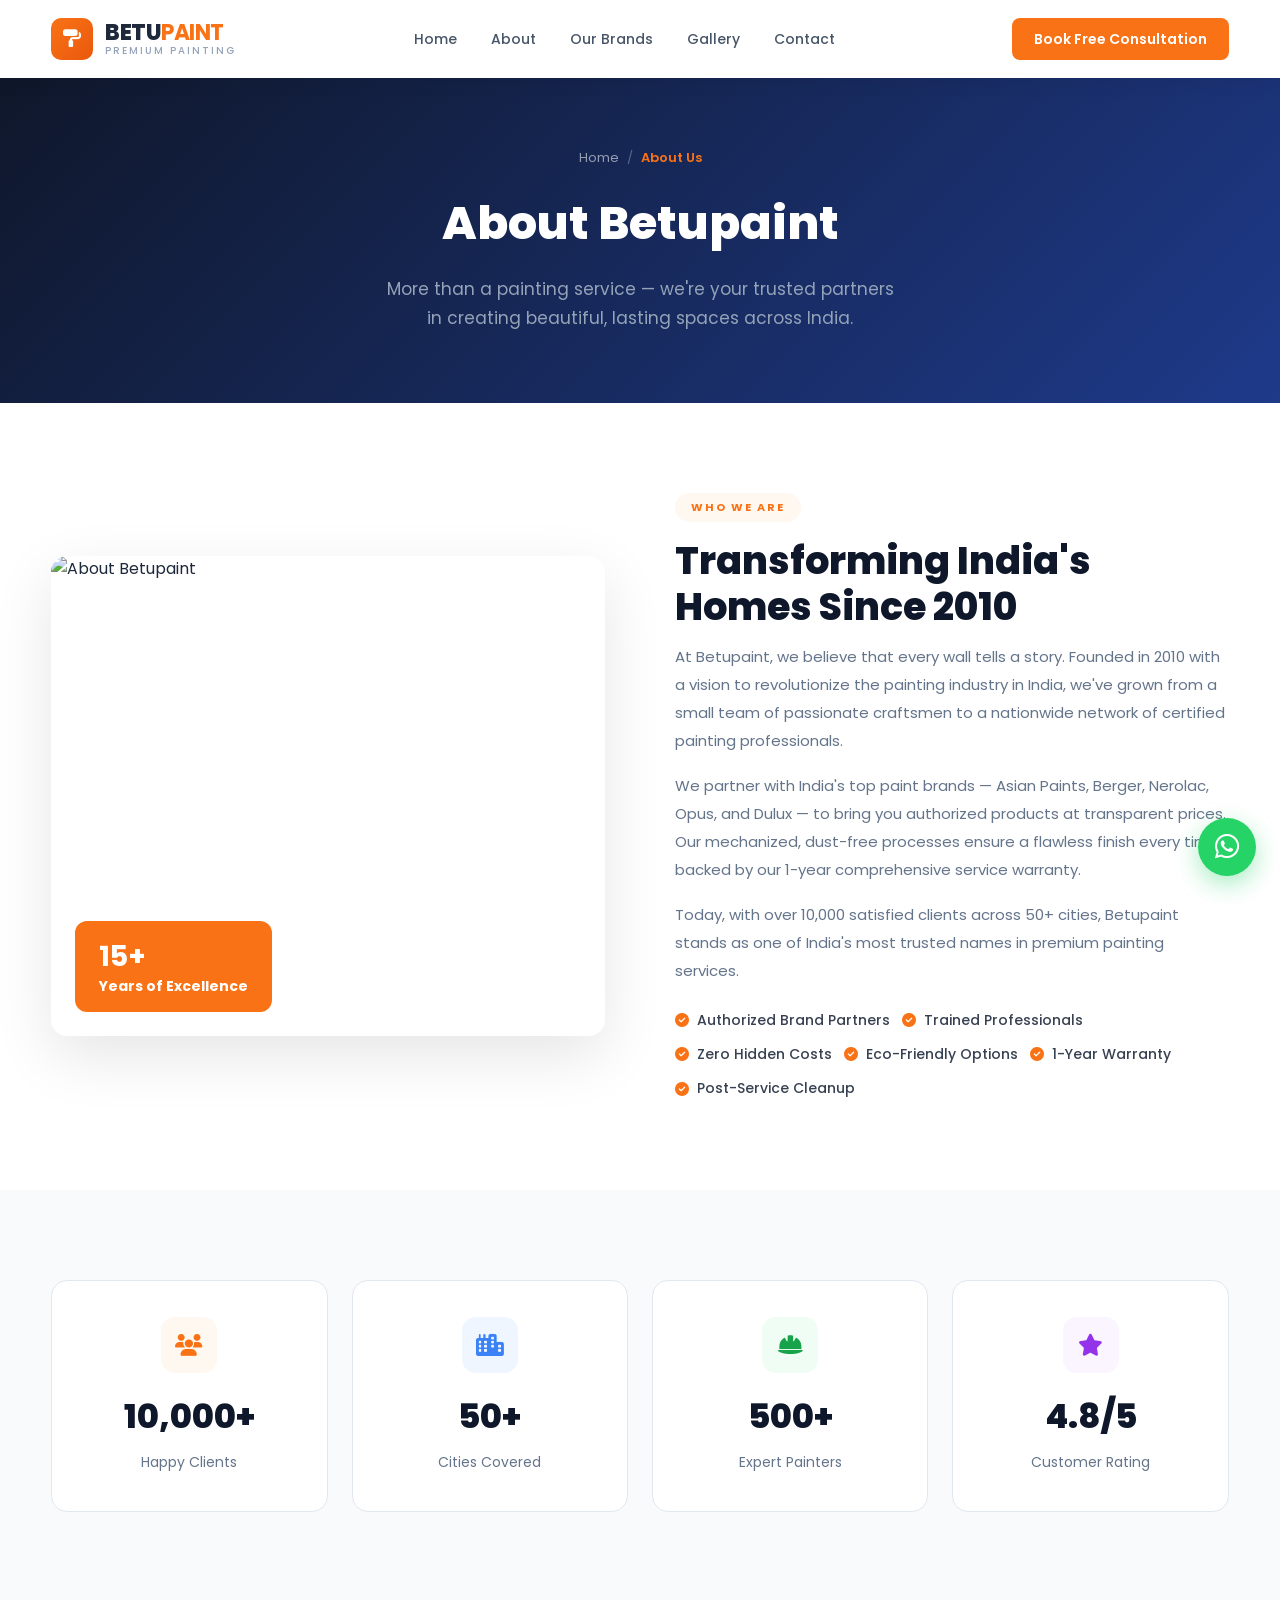
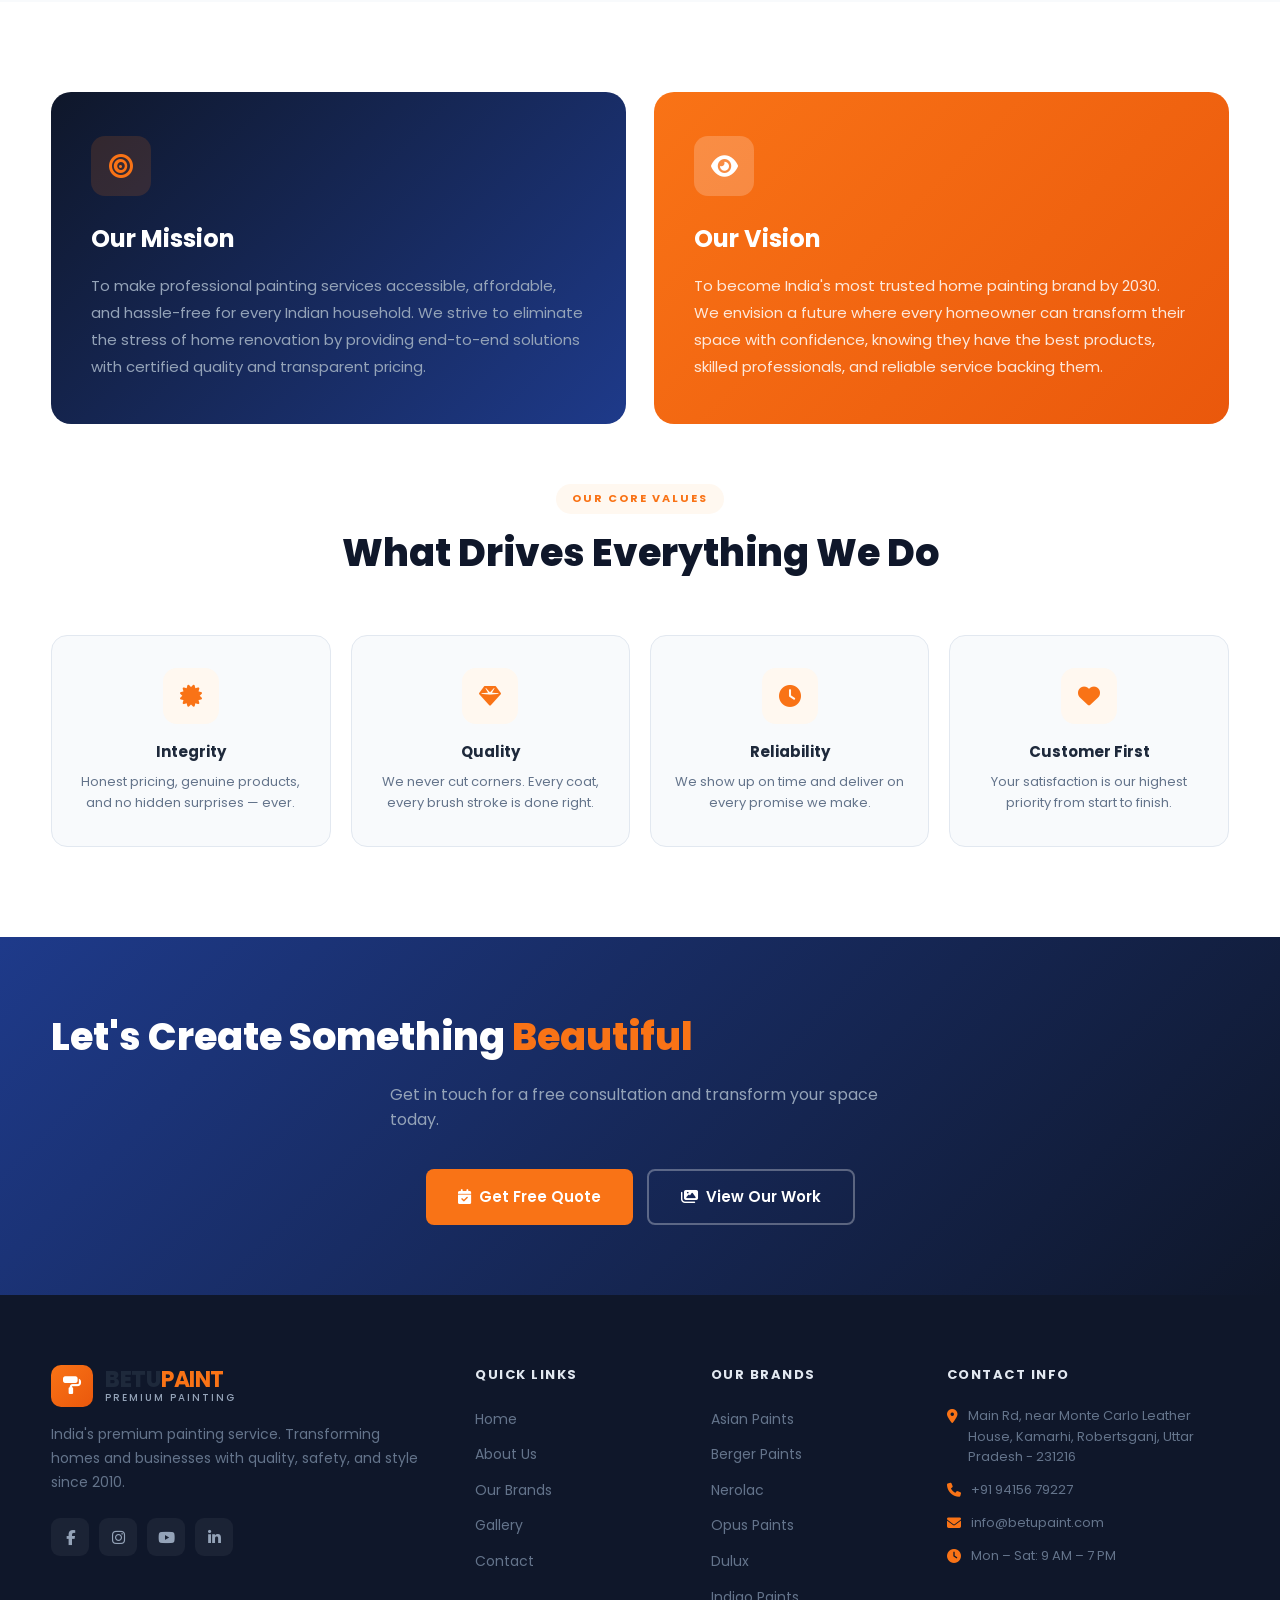
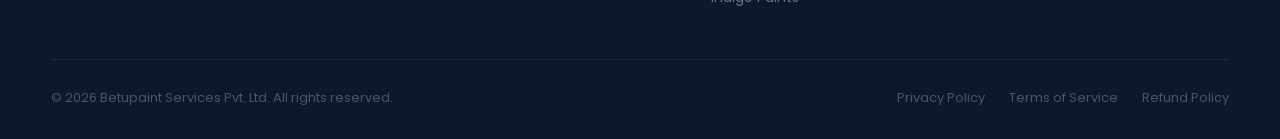
==== commit f1aaf843: "add new image" ====
--- a/about.html
+++ b/about.html
@@ -2,6 +2,7 @@
 <html lang="en">
 <head>
     <meta charset="UTF-8">
+    <meta name="color-scheme" content="light">
     <meta name="viewport" content="width=device-width, initial-scale=1.0">
     <title>Betupaint | About Us</title>
     <link rel="stylesheet" href="https://cdnjs.cloudflare.com/ajax/libs/font-awesome/6.5.0/css/all.min.css">
@@ -24,10 +25,8 @@
             <ul class="nav-links">
                 <li><a href="index.html">Home</a></li>
                 <li><a href="index.html#about">About</a></li>
-                <li><a href="index.html#partner">Our Partner</a></li>
                 <li><a href="index.html#brands">Our Brands</a></li>
                 <li><a href="index.html#gallery">Gallery</a></li>
-                <li><a href="index.html#team">Our Team</a></li>
                 <li><a href="contact.html">Contact</a></li>
             </ul>
             <a href="contact.html" class="nav-cta">Book Free Consultation</a>
@@ -40,10 +39,8 @@
         <ul>
             <li><a href="index.html" onclick="closeMobileNav()">Home</a></li>
             <li><a href="index.html#about" onclick="closeMobileNav()">About</a></li>
-            <li><a href="index.html#partner" onclick="closeMobileNav()">Our Partner</a></li>
             <li><a href="index.html#brands" onclick="closeMobileNav()">Our Brands</a></li>
             <li><a href="index.html#gallery" onclick="closeMobileNav()">Gallery</a></li>
-            <li><a href="index.html#team" onclick="closeMobileNav()">Our Team</a></li>
             <li><a href="contact.html" onclick="closeMobileNav()">Contact</a></li>
         </ul>
     </div>
@@ -165,60 +162,6 @@
     </div>
 </section>
 
-<!-- ===== OUR TEAM ===== -->
-<section class="team">
-    <div class="container">
-        <div class="section-header">
-            <span class="section-label">Our Team</span>
-            <h2 class="section-title">Meet Our Experts</h2>
-            <p class="section-subtitle">Our dedicated professionals bring skill, passion, and precision to every project they take on.</p>
-        </div>
-        <div class="team-grid">
-            <div class="team-card">
-                <div class="team-card-img">
-                    <img src="https://images.unsplash.com/photo-1507003211169-0a1dd7228f2d?auto=format&fit=crop&w=400&q=80" alt="Rajesh Sharma">
-                </div>
-                <div class="team-card-body">
-                    <h3>Rajesh Sharma</h3>
-                    <p class="role">Founder & Director</p>
-                    <p>15+ years in the paint industry. Rajesh founded Betupaint with a vision to bring professional painting standards to every Indian home.</p>
-                    <div class="contact-links">
-                        <a href="tel:+919876543210" class="phone"><i class="fas fa-phone"></i> Call</a>
-                        <a href="https://wa.me/919876543210" target="_blank" class="whatsapp"><i class="fab fa-whatsapp"></i> WhatsApp</a>
-                    </div>
-                </div>
-            </div>
-            <div class="team-card">
-                <div class="team-card-img">
-                    <img src="https://images.unsplash.com/photo-1500648767791-00dcc994a43e?auto=format&fit=crop&w=400&q=80" alt="Anil Verma">
-                </div>
-                <div class="team-card-body">
-                    <h3>Anil Verma</h3>
-                    <p class="role">Head of Operations</p>
-                    <p>Expert in project management and client relations. Anil ensures every job is completed on time, within budget, and to the highest standard.</p>
-                    <div class="contact-links">
-                        <a href="tel:+919876543211" class="phone"><i class="fas fa-phone"></i> Call</a>
-                        <a href="https://wa.me/919876543211" target="_blank" class="whatsapp"><i class="fab fa-whatsapp"></i> WhatsApp</a>
-                    </div>
-                </div>
-            </div>
-            <div class="team-card">
-                <div class="team-card-img">
-                    <img src="https://images.unsplash.com/photo-1472099645785-5658abf4ff4e?auto=format&fit=crop&w=400&q=80" alt="Suresh Kumar">
-                </div>
-                <div class="team-card-body">
-                    <h3>Suresh Kumar</h3>
-                    <p class="role">Senior Paint Consultant</p>
-                    <p>Certified color consultant and texture specialist. Suresh brings artistic flair and technical precision to every project he leads.</p>
-                    <div class="contact-links">
-                        <a href="tel:+919876543212" class="phone"><i class="fas fa-phone"></i> Call</a>
-                        <a href="https://wa.me/919876543212" target="_blank" class="whatsapp"><i class="fab fa-whatsapp"></i> WhatsApp</a>
-                    </div>
-                </div>
-            </div>
-        </div>
-    </div>
-</section>
 
 <!-- ===== CTA ===== -->
 <div class="cta-banner">
@@ -257,7 +200,6 @@
                 <ul>
                     <li><a href="index.html">Home</a></li>
                     <li><a href="about.html">About Us</a></li>
-                    <li><a href="index.html#partner">Our Partner</a></li>
                     <li><a href="index.html#brands">Our Brands</a></li>
                     <li><a href="index.html#gallery">Gallery</a></li>
                     <li><a href="contact.html">Contact</a></li>
@@ -277,8 +219,8 @@
             <div class="footer-col">
                 <h4>Contact Info</h4>
                 <div class="footer-contact-items">
-                    <div class="footer-contact-item"><i class="fas fa-map-marker-alt"></i><span>45 Colour Street, Connaught Place, New Delhi, India - 110001</span></div>
-                    <div class="footer-contact-item"><i class="fas fa-phone"></i><span>+91 98765 43210<br>+91 98765 43211</span></div>
+                    <div class="footer-contact-item"><i class="fas fa-map-marker-alt"></i><span>Main Rd, near Monte Carlo Leather House, Kamarhi, Robertsganj, Uttar Pradesh - 231216</span></div>
+                    <div class="footer-contact-item"><i class="fas fa-phone"></i><span>+91 94156 79227</span></div>
                     <div class="footer-contact-item"><i class="fas fa-envelope"></i><span>info@betupaint.com</span></div>
                     <div class="footer-contact-item"><i class="fas fa-clock"></i><span>Mon – Sat: 9 AM – 7 PM</span></div>
                 </div>
@@ -296,7 +238,7 @@
 </footer>
 
 <!-- ===== FLOATING WHATSAPP ===== -->
-<a href="https://wa.me/911234567890" target="_blank" class="float-wa" title="Chat on WhatsApp">
+<a href="https://wa.me/919415679227" target="_blank" class="float-wa" title="Chat on WhatsApp">
     <i class="fab fa-whatsapp"></i>
 </a>
 
--- a/css/style.css
+++ b/css/style.css
@@ -13,6 +13,11 @@
      Dark bg       : #0f172a
 ===================================================== */
 
+/* ── FORCE LIGHT MODE — block browser auto dark-mode ── */
+:root {
+    color-scheme: light;
+}
+
 /* ── RESET & BASE ── */
 *, *::before, *::after {
     box-sizing: border-box;
@@ -741,6 +746,184 @@
 .brands {
     background: #fff;
 }
+
+/* ── 3D GLOW CARD CAROUSEL ── */
+.carousel-scene {
+    position: relative;
+    height: 400px;
+    perspective: 1200px;
+    overflow: visible;
+    max-width: 960px;
+    margin: 0 auto;
+}
+.carousel-stage {
+    position: relative;
+    width: 100%;
+    height: 100%;
+}
+/* base card */
+.bcard {
+    position: absolute;
+    width: 260px;
+    background: #fff;
+    border-radius: 22px;
+    overflow: hidden;
+    border: 1.5px solid #e2e8f0;
+    left: 50%;
+    top: 50%;
+    transform: translateX(-50%) translateY(-50%);
+    transition: all 0.55s cubic-bezier(0.25, 0.46, 0.45, 0.94);
+    cursor: pointer;
+    user-select: none;
+    will-change: transform, opacity, box-shadow;
+}
+/* ── position states driven by data-pos ── */
+.bcard[data-pos="0"] {
+    transform: translateX(-50%) translateY(-50%) translateZ(0) rotateY(0deg) scale(1);
+    z-index: 10;
+    box-shadow:
+        0 0 0 1.5px rgba(255,255,255,0.6),
+        0 0 32px 10px var(--glow, rgba(249,115,22,0.4)),
+        0 24px 60px rgba(0,0,0,0.16);
+    opacity: 1;
+}
+.bcard[data-pos="-1"] {
+    transform: translateX(calc(-50% - 230px)) translateY(-50%) translateZ(-110px) rotateY(30deg) scale(0.82);
+    z-index: 8;
+    box-shadow: 0 0 18px 5px var(--glow, rgba(0,0,0,0.12)), 0 12px 32px rgba(0,0,0,0.1);
+    opacity: 0.78;
+}
+.bcard[data-pos="1"] {
+    transform: translateX(calc(-50% + 230px)) translateY(-50%) translateZ(-110px) rotateY(-30deg) scale(0.82);
+    z-index: 8;
+    box-shadow: 0 0 18px 5px var(--glow, rgba(0,0,0,0.12)), 0 12px 32px rgba(0,0,0,0.1);
+    opacity: 0.78;
+}
+.bcard[data-pos="-2"] {
+    transform: translateX(calc(-50% - 400px)) translateY(-50%) translateZ(-240px) rotateY(50deg) scale(0.62);
+    z-index: 6;
+    opacity: 0.38;
+}
+.bcard[data-pos="2"] {
+    transform: translateX(calc(-50% + 400px)) translateY(-50%) translateZ(-240px) rotateY(-50deg) scale(0.62);
+    z-index: 6;
+    opacity: 0.38;
+}
+.bcard[data-pos="hide"] {
+    transform: translateX(-50%) translateY(-50%) translateZ(-600px) scale(0.2);
+    opacity: 0;
+    pointer-events: none;
+    z-index: 1;
+}
+/* card image */
+.bcard-img {
+    height: 185px;
+    overflow: hidden;
+    background: #ffffff;
+    display: flex;
+    align-items: center;
+    justify-content: center;
+}
+.bcard-img img {
+    width: 100%;
+    height: 100%;
+    object-fit: contain;
+    transition: transform 0.5s ease;
+    display: block;
+    padding: 8px;
+}
+.bcard[data-pos="0"] .bcard-img img {
+    transform: scale(1.06);
+}
+/* card body */
+.bcard-body {
+    padding: 18px 16px 20px;
+    text-align: center;
+}
+.bcard-icon {
+    width: 46px;
+    height: 46px;
+    border-radius: 12px;
+    margin: 0 auto 10px;
+    display: flex;
+    align-items: center;
+    justify-content: center;
+    font-size: 18px;
+}
+.bcard-body h3 {
+    font-size: 16px;
+    font-weight: 700;
+    color: #0f172a;
+    margin-bottom: 4px;
+}
+.bcard-body p {
+    font-size: 12px;
+    color: #94a3b8;
+    margin-bottom: 10px;
+    line-height: 1.4;
+}
+.bcard-tag {
+    display: inline-block;
+    background: #f8fafc;
+    border: 1px solid #e2e8f0;
+    color: #64748b;
+    font-size: 10px;
+    font-weight: 700;
+    text-transform: uppercase;
+    letter-spacing: 1px;
+    padding: 3px 12px;
+    border-radius: 100px;
+}
+/* nav buttons */
+.caro-btn {
+    position: absolute;
+    top: 50%;
+    transform: translateY(-50%);
+    z-index: 20;
+    width: 46px;
+    height: 46px;
+    border-radius: 50%;
+    border: none;
+    background: #fff;
+    color: #1e293b;
+    font-size: 15px;
+    display: flex;
+    align-items: center;
+    justify-content: center;
+    box-shadow: 0 4px 20px rgba(0,0,0,0.13);
+    cursor: pointer;
+    transition: all 0.2s;
+}
+.caro-btn:hover {
+    background: #f97316;
+    color: #fff;
+    transform: translateY(-50%) scale(1.12);
+    box-shadow: 0 6px 24px rgba(249,115,22,0.35);
+}
+.caro-prev { left: -4px; }
+.caro-next { right: -4px; }
+/* dots */
+.caro-dots {
+    display: flex;
+    justify-content: center;
+    gap: 8px;
+    margin-top: 36px;
+}
+.caro-dot {
+    width: 8px;
+    height: 8px;
+    border-radius: 50%;
+    background: #e2e8f0;
+    cursor: pointer;
+    transition: all 0.3s;
+    border: none;
+}
+.caro-dot.active {
+    background: #f97316;
+    width: 26px;
+    border-radius: 100px;
+}
+
 .brands-grid {
     display: grid;
     grid-template-columns: repeat(auto-fill, minmax(160px, 1fr));
@@ -1305,7 +1488,18 @@
         grid-template-columns: 1fr;
         gap: 40px;
     }
-    .hero-img,
+    /* show hero image on mobile, push it above the text */
+    .hero-img {
+        display: block;
+        order: -1;
+        height: 280px;
+        padding: 8px;
+        border-radius: 18px;
+    }
+    .hero-img img {
+        height: 100%;
+        border-radius: 12px;
+    }
     .about-img,
     .partner-img { display: none; }
     .footer-grid { grid-template-columns: 1fr 1fr; gap: 36px; }
@@ -1337,6 +1531,30 @@
 @media (max-width: 480px) {
     .gallery-grid { grid-template-columns: 1fr; }
     .brands-grid { grid-template-columns: repeat(2, 1fr); }
+    .hero-img { height: 220px; padding: 6px; border-radius: 14px; }
+    .hero-img img { border-radius: 10px; }
+    .hero h1 { font-size: 26px; }
+}
+
+/* ── Carousel responsive ── */
+@media (max-width: 900px) {
+    .carousel-scene { height: 360px; perspective: 900px; }
+    .bcard { width: 230px; }
+    .bcard[data-pos="-1"] { transform: translateX(calc(-50% - 190px)) translateY(-50%) translateZ(-90px) rotateY(28deg) scale(0.80); }
+    .bcard[data-pos="1"]  { transform: translateX(calc(-50% + 190px)) translateY(-50%) translateZ(-90px) rotateY(-28deg) scale(0.80); }
+    .bcard[data-pos="-2"] { transform: translateX(calc(-50% - 340px)) translateY(-50%) translateZ(-200px) rotateY(48deg) scale(0.60); opacity: 0.3; }
+    .bcard[data-pos="2"]  { transform: translateX(calc(-50% + 340px)) translateY(-50%) translateZ(-200px) rotateY(-48deg) scale(0.60); opacity: 0.3; }
+}
+@media (max-width: 600px) {
+    .carousel-scene { height: 320px; perspective: 700px; }
+    .bcard { width: 210px; }
+    .bcard-img { height: 150px; }
+    .bcard[data-pos="-1"] { transform: translateX(calc(-50% - 160px)) translateY(-50%) translateZ(-70px) rotateY(24deg) scale(0.78); }
+    .bcard[data-pos="1"]  { transform: translateX(calc(-50% + 160px)) translateY(-50%) translateZ(-70px) rotateY(-24deg) scale(0.78); }
+    .bcard[data-pos="-2"],
+    .bcard[data-pos="2"]  { opacity: 0; pointer-events: none; }
+    .caro-prev { left: 0; }
+    .caro-next { right: 0; }
 }
 
 /* =====================================================
